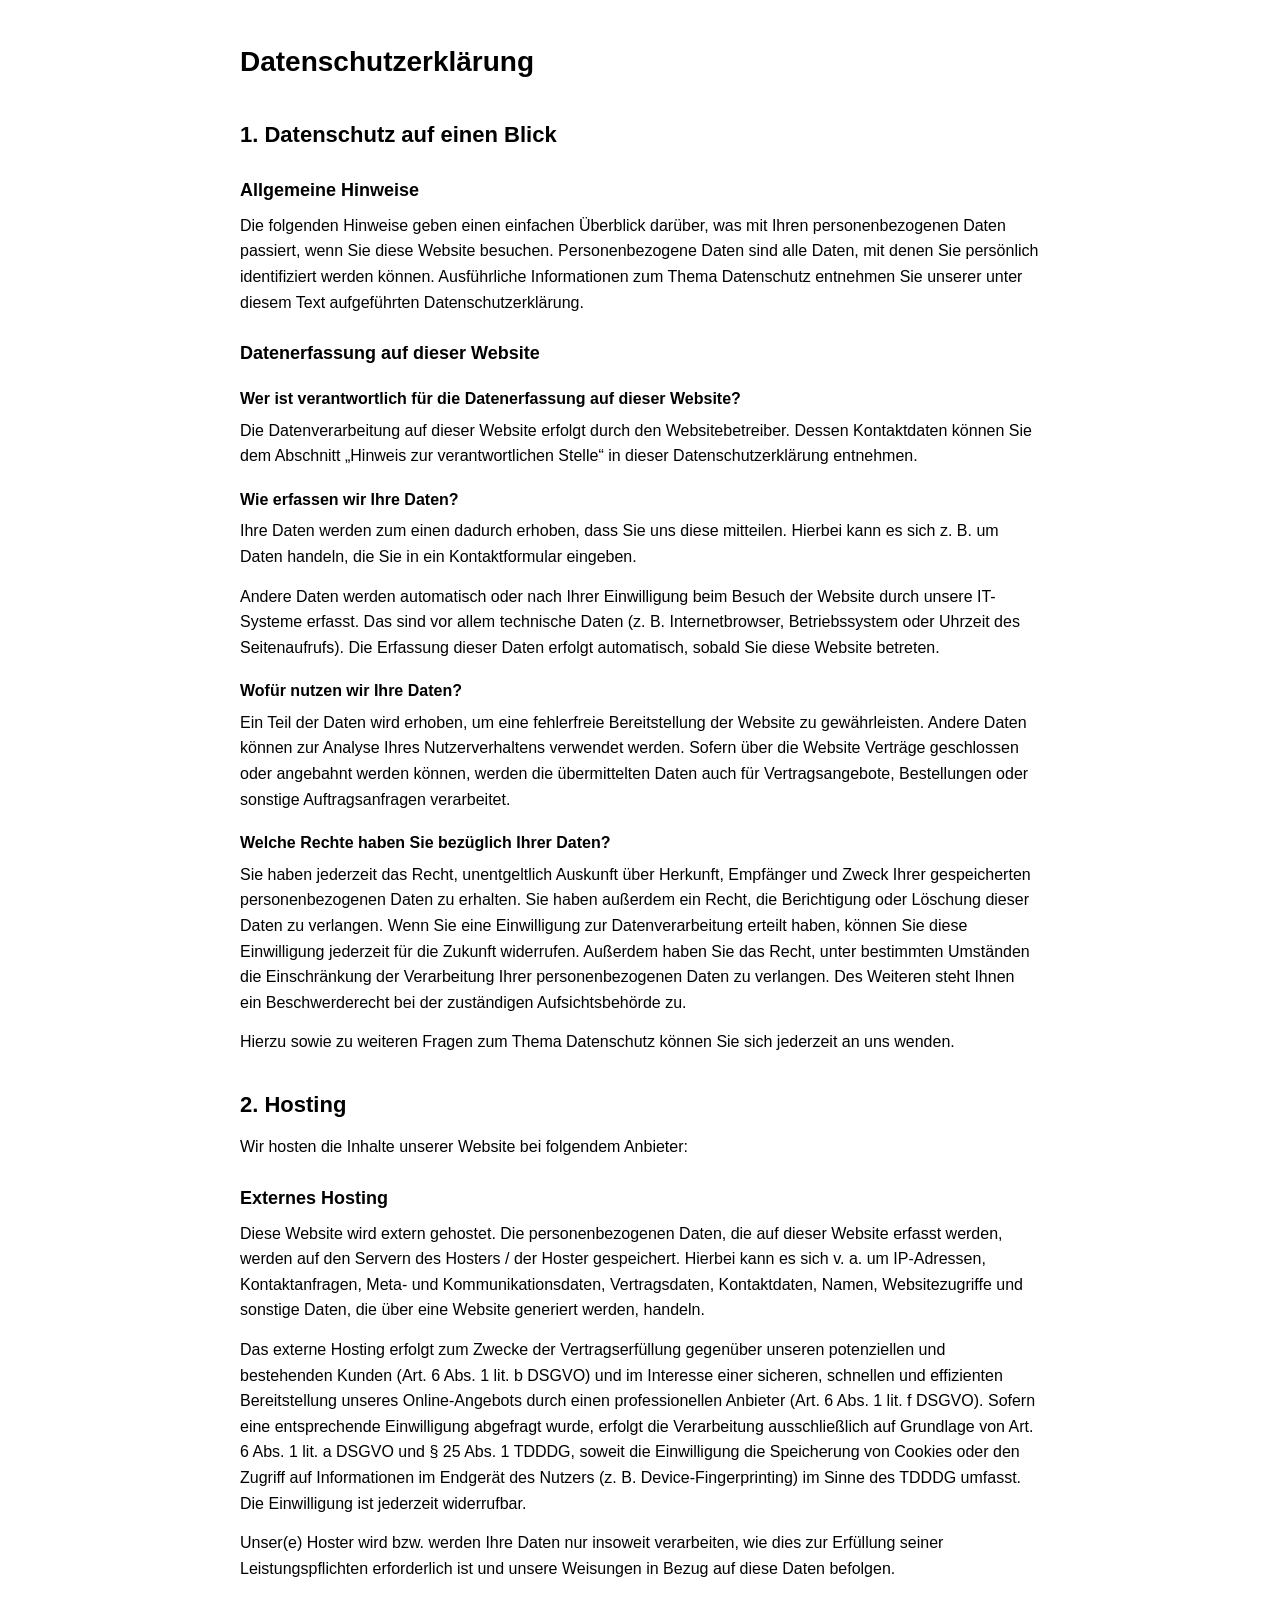
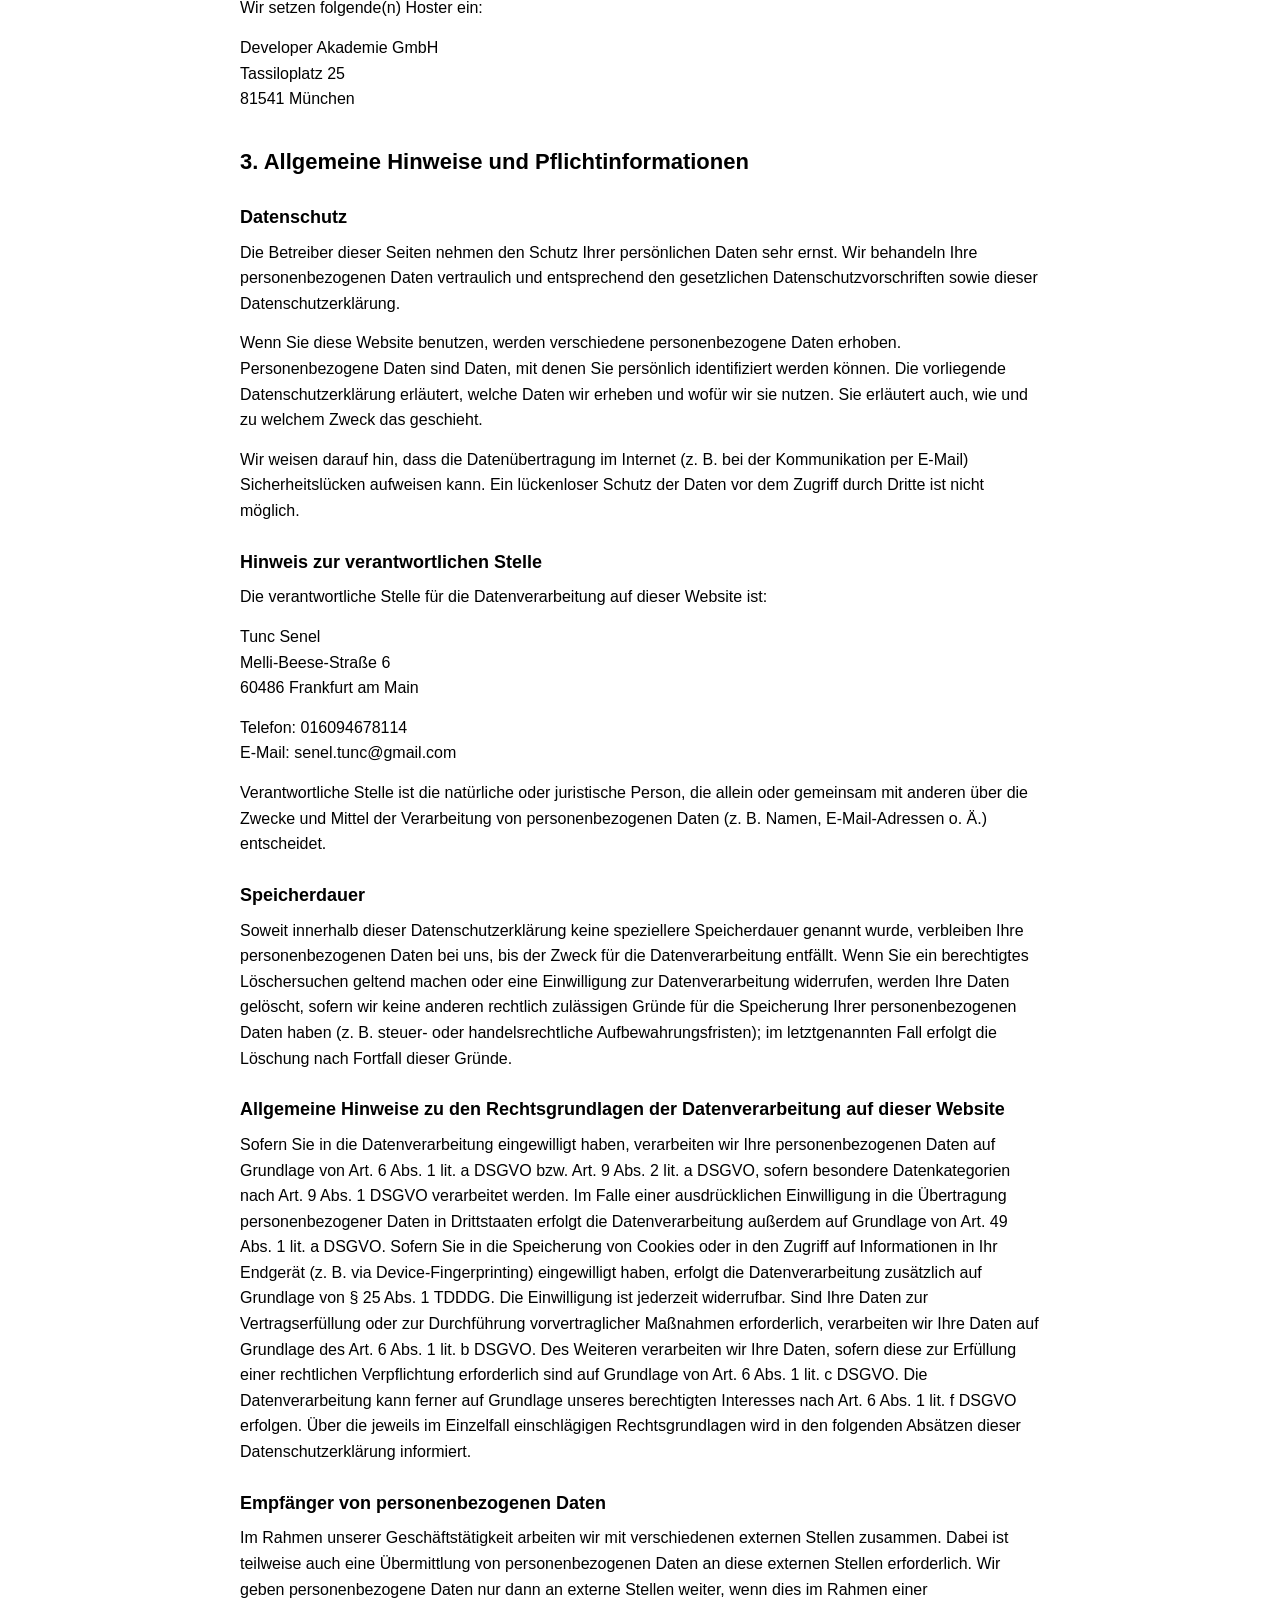
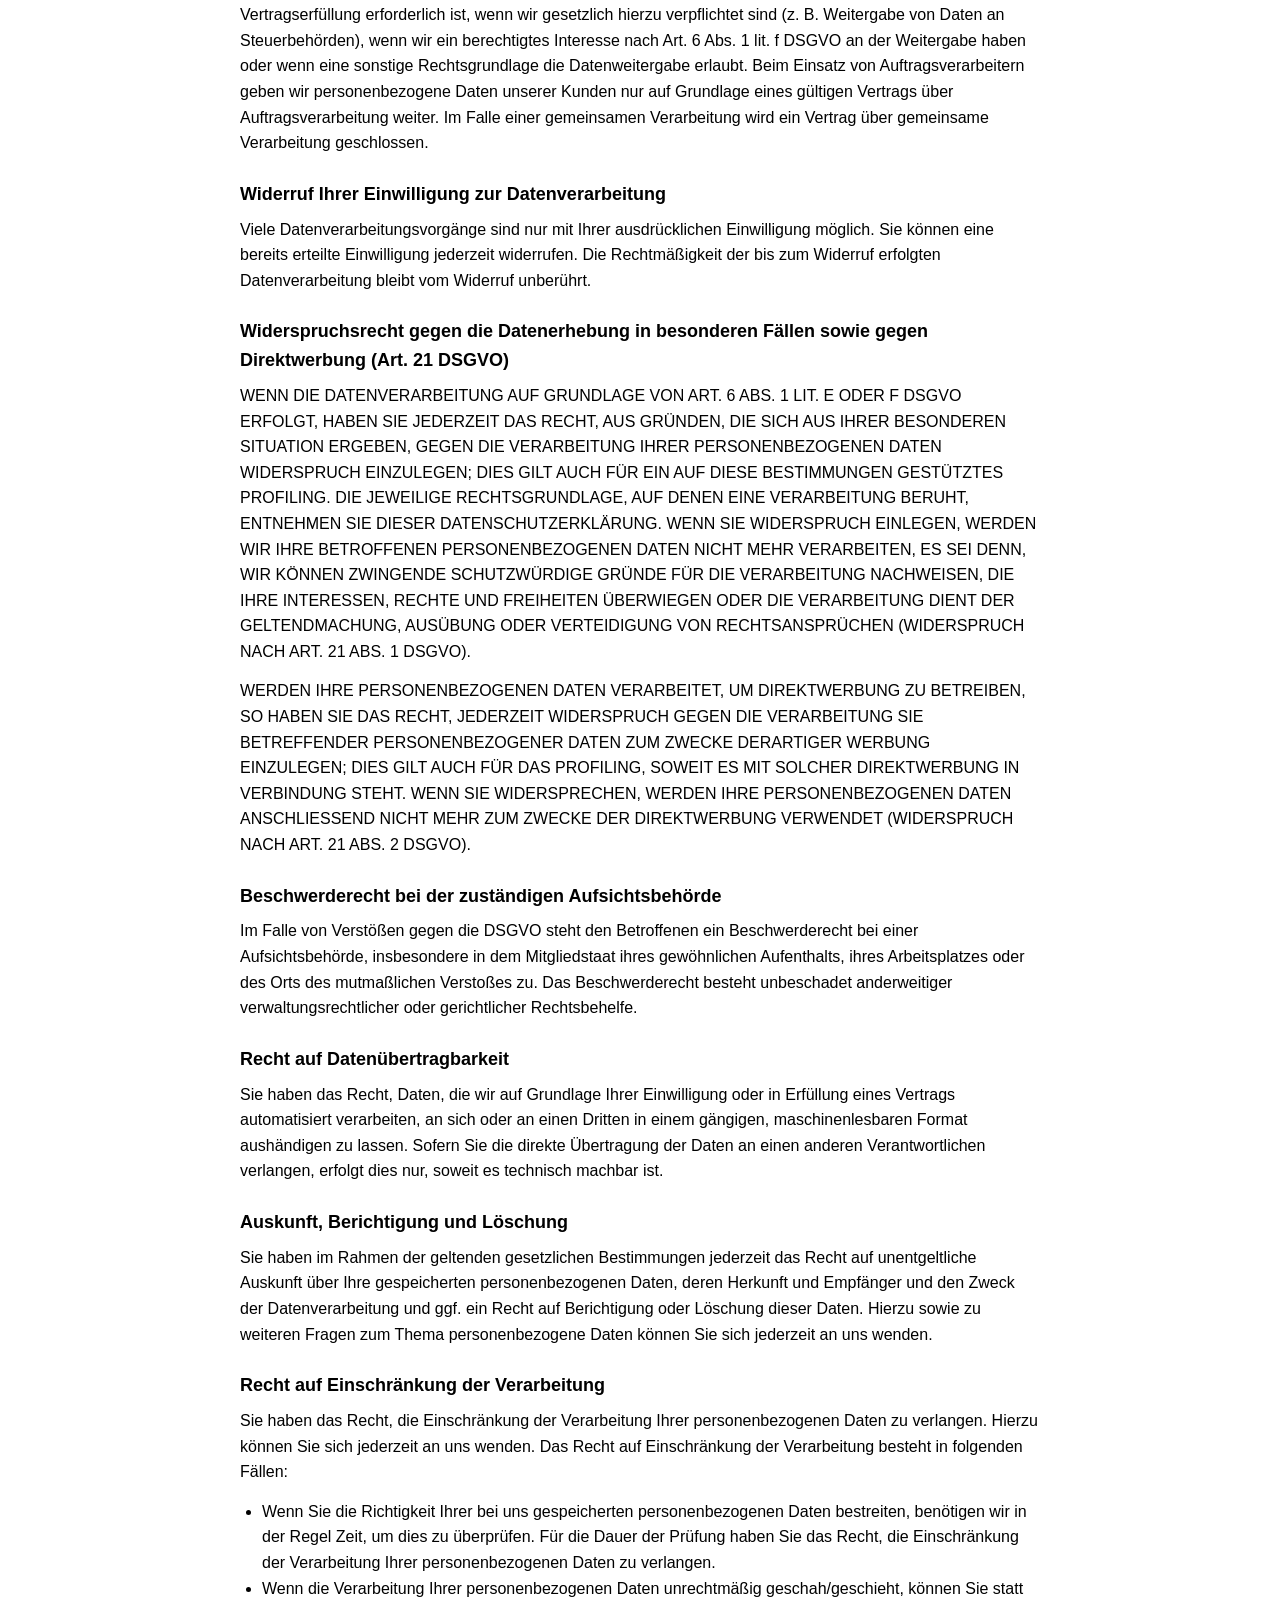
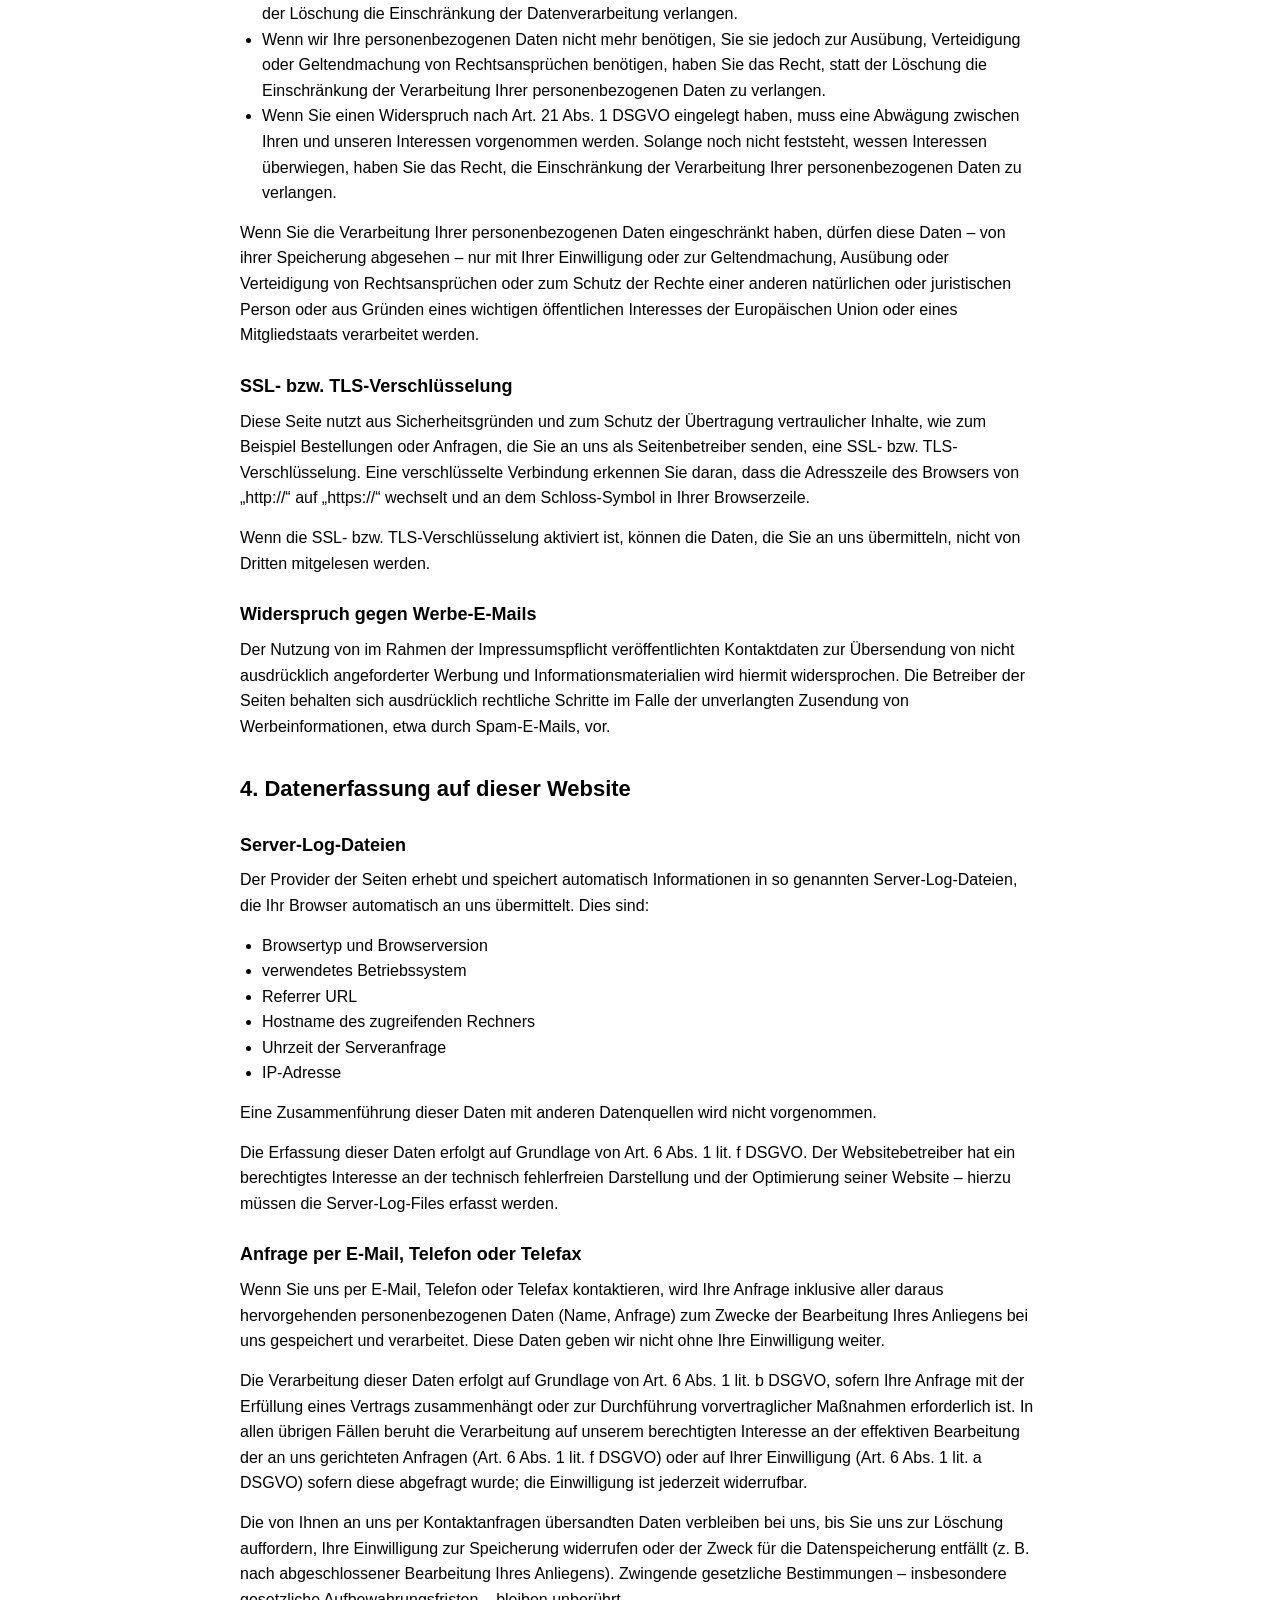
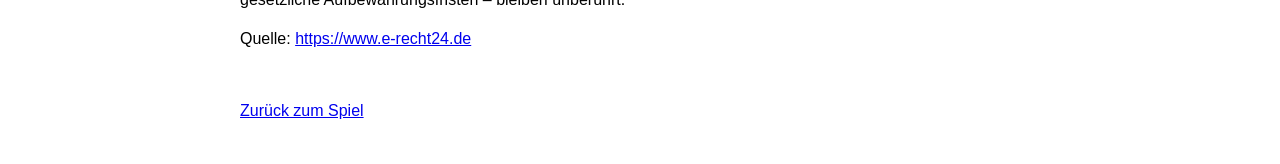
==== footerpages/datenschutz.html @ 5c0d0324 "feat: add privacy policy page with styling" ====
<!DOCTYPE html>
<html lang="de">

    <head>

        <meta charset="utf-8">
        <meta http-equiv="X-UA-Compatible" content="IE=edge">
        <meta name="viewport" content="width=device-width, initial-scale=1.0">
        <title>Datenschutzerklärung – El Pollo Loco</title>

        <link rel="stylesheet" type="text/css" href="../styles/datenschutz.css">

    </head>

    <body>

        <h1>Datenschutzerklärung</h1>

        <h2>1. Datenschutz auf einen Blick</h2>

        <h3>Allgemeine Hinweise</h3>

        <p>
            Die folgenden Hinweise geben einen einfachen Überblick darüber, was mit Ihren personenbezogenen Daten
            passiert, wenn Sie diese Website besuchen. Personenbezogene Daten sind alle Daten, mit denen Sie
            persönlich identifiziert werden können. Ausführliche Informationen zum Thema Datenschutz entnehmen Sie
            unserer unter diesem Text aufgeführten Datenschutzerklärung.
        </p>

        <h3>Datenerfassung auf dieser Website</h3>

        <h4>Wer ist verantwortlich für die Datenerfassung auf dieser Website?</h4>

        <p>
            Die Datenverarbeitung auf dieser Website erfolgt durch den Websitebetreiber. Dessen Kontaktdaten können
            Sie dem Abschnitt „Hinweis zur verantwortlichen Stelle“ in dieser Datenschutzerklärung entnehmen.
        </p>

        <h4>Wie erfassen wir Ihre Daten?</h4>

        <p>
            Ihre Daten werden zum einen dadurch erhoben, dass Sie uns diese mitteilen. Hierbei kann es sich z. B. um
            Daten handeln, die Sie in ein Kontaktformular eingeben.
        </p>

        <p>
            Andere Daten werden automatisch oder nach Ihrer Einwilligung beim Besuch der Website durch unsere
            IT-Systeme erfasst. Das sind vor allem technische Daten (z. B. Internetbrowser, Betriebssystem oder
            Uhrzeit des Seitenaufrufs). Die Erfassung dieser Daten erfolgt automatisch, sobald Sie diese Website
            betreten.
        </p>

        <h4>Wofür nutzen wir Ihre Daten?</h4>

        <p>
            Ein Teil der Daten wird erhoben, um eine fehlerfreie Bereitstellung der Website zu gewährleisten. Andere
            Daten können zur Analyse Ihres Nutzerverhaltens verwendet werden. Sofern über die Website Verträge
            geschlossen oder angebahnt werden können, werden die übermittelten Daten auch für Vertragsangebote,
            Bestellungen oder sonstige Auftragsanfragen verarbeitet.
        </p>

        <h4>Welche Rechte haben Sie bezüglich Ihrer Daten?</h4>

        <p>
            Sie haben jederzeit das Recht, unentgeltlich Auskunft über Herkunft, Empfänger und Zweck Ihrer
            gespeicherten personenbezogenen Daten zu erhalten. Sie haben außerdem ein Recht, die Berichtigung oder
            Löschung dieser Daten zu verlangen. Wenn Sie eine Einwilligung zur Datenverarbeitung erteilt haben,
            können Sie diese Einwilligung jederzeit für die Zukunft widerrufen. Außerdem haben Sie das Recht, unter
            bestimmten Umständen die Einschränkung der Verarbeitung Ihrer personenbezogenen Daten zu verlangen. Des
            Weiteren steht Ihnen ein Beschwerderecht bei der zuständigen Aufsichtsbehörde zu.
        </p>

        <p>
            Hierzu sowie zu weiteren Fragen zum Thema Datenschutz können Sie sich jederzeit an uns wenden.
        </p>

        <h2>2. Hosting</h2>

        <p>Wir hosten die Inhalte unserer Website bei folgendem Anbieter:</p>

        <h3>Externes Hosting</h3>

        <p>
            Diese Website wird extern gehostet. Die personenbezogenen Daten, die auf dieser Website erfasst werden,
            werden auf den Servern des Hosters / der Hoster gespeichert. Hierbei kann es sich v. a. um IP-Adressen,
            Kontaktanfragen, Meta- und Kommunikationsdaten, Vertragsdaten, Kontaktdaten, Namen, Websitezugriffe und
            sonstige Daten, die über eine Website generiert werden, handeln.
        </p>

        <p>
            Das externe Hosting erfolgt zum Zwecke der Vertragserfüllung gegenüber unseren potenziellen und
            bestehenden Kunden (Art. 6 Abs. 1 lit. b DSGVO) und im Interesse einer sicheren, schnellen und
            effizienten Bereitstellung unseres Online-Angebots durch einen professionellen Anbieter (Art. 6 Abs. 1
            lit. f DSGVO). Sofern eine entsprechende Einwilligung abgefragt wurde, erfolgt die Verarbeitung
            ausschließlich auf Grundlage von Art. 6 Abs. 1 lit. a DSGVO und § 25 Abs. 1 TDDDG, soweit die
            Einwilligung die Speicherung von Cookies oder den Zugriff auf Informationen im Endgerät des Nutzers
            (z. B. Device-Fingerprinting) im Sinne des TDDDG umfasst. Die Einwilligung ist jederzeit widerrufbar.
        </p>

        <p>
            Unser(e) Hoster wird bzw. werden Ihre Daten nur insoweit verarbeiten, wie dies zur Erfüllung seiner
            Leistungspflichten erforderlich ist und unsere Weisungen in Bezug auf diese Daten befolgen.
        </p>

        <p>Wir setzen folgende(n) Hoster ein:</p>

        <p>
            Developer Akademie GmbH<br>
            Tassiloplatz 25<br>
            81541 München
        </p>

        <h2>3. Allgemeine Hinweise und Pflichtinformationen</h2>

        <h3>Datenschutz</h3>

        <p>
            Die Betreiber dieser Seiten nehmen den Schutz Ihrer persönlichen Daten sehr ernst. Wir behandeln Ihre
            personenbezogenen Daten vertraulich und entsprechend den gesetzlichen Datenschutzvorschriften sowie
            dieser Datenschutzerklärung.
        </p>

        <p>
            Wenn Sie diese Website benutzen, werden verschiedene personenbezogene Daten erhoben. Personenbezogene
            Daten sind Daten, mit denen Sie persönlich identifiziert werden können. Die vorliegende
            Datenschutzerklärung erläutert, welche Daten wir erheben und wofür wir sie nutzen. Sie erläutert auch,
            wie und zu welchem Zweck das geschieht.
        </p>

        <p>
            Wir weisen darauf hin, dass die Datenübertragung im Internet (z. B. bei der Kommunikation per E-Mail)
            Sicherheitslücken aufweisen kann. Ein lückenloser Schutz der Daten vor dem Zugriff durch Dritte ist
            nicht möglich.
        </p>

        <h3>Hinweis zur verantwortlichen Stelle</h3>

        <p>Die verantwortliche Stelle für die Datenverarbeitung auf dieser Website ist:</p>

        <p>
            Tunc Senel<br>
            Melli-Beese-Straße 6<br>
            60486 Frankfurt am Main
        </p>

        <p>
            Telefon: 016094678114<br>
            E-Mail: senel.tunc@gmail.com
        </p>

        <p>
            Verantwortliche Stelle ist die natürliche oder juristische Person, die allein oder gemeinsam mit anderen
            über die Zwecke und Mittel der Verarbeitung von personenbezogenen Daten (z. B. Namen, E-Mail-Adressen
            o. Ä.) entscheidet.
        </p>

        <h3>Speicherdauer</h3>

        <p>
            Soweit innerhalb dieser Datenschutzerklärung keine speziellere Speicherdauer genannt wurde, verbleiben
            Ihre personenbezogenen Daten bei uns, bis der Zweck für die Datenverarbeitung entfällt. Wenn Sie ein
            berechtigtes Löschersuchen geltend machen oder eine Einwilligung zur Datenverarbeitung widerrufen,
            werden Ihre Daten gelöscht, sofern wir keine anderen rechtlich zulässigen Gründe für die Speicherung
            Ihrer personenbezogenen Daten haben (z. B. steuer- oder handelsrechtliche Aufbewahrungsfristen); im
            letztgenannten Fall erfolgt die Löschung nach Fortfall dieser Gründe.
        </p>

        <h3>Allgemeine Hinweise zu den Rechtsgrundlagen der Datenverarbeitung auf dieser Website</h3>

        <p>
            Sofern Sie in die Datenverarbeitung eingewilligt haben, verarbeiten wir Ihre personenbezogenen Daten auf
            Grundlage von Art. 6 Abs. 1 lit. a DSGVO bzw. Art. 9 Abs. 2 lit. a DSGVO, sofern besondere
            Datenkategorien nach Art. 9 Abs. 1 DSGVO verarbeitet werden. Im Falle einer ausdrücklichen Einwilligung
            in die Übertragung personenbezogener Daten in Drittstaaten erfolgt die Datenverarbeitung außerdem auf
            Grundlage von Art. 49 Abs. 1 lit. a DSGVO. Sofern Sie in die Speicherung von Cookies oder in den Zugriff
            auf Informationen in Ihr Endgerät (z. B. via Device-Fingerprinting) eingewilligt haben, erfolgt die
            Datenverarbeitung zusätzlich auf Grundlage von § 25 Abs. 1 TDDDG. Die Einwilligung ist jederzeit
            widerrufbar. Sind Ihre Daten zur Vertragserfüllung oder zur Durchführung vorvertraglicher Maßnahmen
            erforderlich, verarbeiten wir Ihre Daten auf Grundlage des Art. 6 Abs. 1 lit. b DSGVO. Des Weiteren
            verarbeiten wir Ihre Daten, sofern diese zur Erfüllung einer rechtlichen Verpflichtung erforderlich sind
            auf Grundlage von Art. 6 Abs. 1 lit. c DSGVO. Die Datenverarbeitung kann ferner auf Grundlage unseres
            berechtigten Interesses nach Art. 6 Abs. 1 lit. f DSGVO erfolgen. Über die jeweils im Einzelfall
            einschlägigen Rechtsgrundlagen wird in den folgenden Absätzen dieser Datenschutzerklärung informiert.
        </p>

        <h3>Empfänger von personenbezogenen Daten</h3>

        <p>
            Im Rahmen unserer Geschäftstätigkeit arbeiten wir mit verschiedenen externen Stellen zusammen. Dabei ist
            teilweise auch eine Übermittlung von personenbezogenen Daten an diese externen Stellen erforderlich. Wir
            geben personenbezogene Daten nur dann an externe Stellen weiter, wenn dies im Rahmen einer
            Vertragserfüllung erforderlich ist, wenn wir gesetzlich hierzu verpflichtet sind (z. B. Weitergabe von
            Daten an Steuerbehörden), wenn wir ein berechtigtes Interesse nach Art. 6 Abs. 1 lit. f DSGVO an der
            Weitergabe haben oder wenn eine sonstige Rechtsgrundlage die Datenweitergabe erlaubt. Beim Einsatz von
            Auftragsverarbeitern geben wir personenbezogene Daten unserer Kunden nur auf Grundlage eines gültigen
            Vertrags über Auftragsverarbeitung weiter. Im Falle einer gemeinsamen Verarbeitung wird ein Vertrag über
            gemeinsame Verarbeitung geschlossen.
        </p>

        <h3>Widerruf Ihrer Einwilligung zur Datenverarbeitung</h3>

        <p>
            Viele Datenverarbeitungsvorgänge sind nur mit Ihrer ausdrücklichen Einwilligung möglich. Sie können eine
            bereits erteilte Einwilligung jederzeit widerrufen. Die Rechtmäßigkeit der bis zum Widerruf erfolgten
            Datenverarbeitung bleibt vom Widerruf unberührt.
        </p>

        <h3>Widerspruchsrecht gegen die Datenerhebung in besonderen Fällen sowie gegen Direktwerbung (Art. 21 DSGVO)</h3>

        <p>
            WENN DIE DATENVERARBEITUNG AUF GRUNDLAGE VON ART. 6 ABS. 1 LIT. E ODER F DSGVO ERFOLGT, HABEN SIE
            JEDERZEIT DAS RECHT, AUS GRÜNDEN, DIE SICH AUS IHRER BESONDEREN SITUATION ERGEBEN, GEGEN DIE
            VERARBEITUNG IHRER PERSONENBEZOGENEN DATEN WIDERSPRUCH EINZULEGEN; DIES GILT AUCH FÜR EIN AUF DIESE
            BESTIMMUNGEN GESTÜTZTES PROFILING. DIE JEWEILIGE RECHTSGRUNDLAGE, AUF DENEN EINE VERARBEITUNG BERUHT,
            ENTNEHMEN SIE DIESER DATENSCHUTZERKLÄRUNG. WENN SIE WIDERSPRUCH EINLEGEN, WERDEN WIR IHRE BETROFFENEN
            PERSONENBEZOGENEN DATEN NICHT MEHR VERARBEITEN, ES SEI DENN, WIR KÖNNEN ZWINGENDE SCHUTZWÜRDIGE GRÜNDE
            FÜR DIE VERARBEITUNG NACHWEISEN, DIE IHRE INTERESSEN, RECHTE UND FREIHEITEN ÜBERWIEGEN ODER DIE
            VERARBEITUNG DIENT DER GELTENDMACHUNG, AUSÜBUNG ODER VERTEIDIGUNG VON RECHTSANSPRÜCHEN (WIDERSPRUCH NACH
            ART. 21 ABS. 1 DSGVO).
        </p>

        <p>
            WERDEN IHRE PERSONENBEZOGENEN DATEN VERARBEITET, UM DIREKTWERBUNG ZU BETREIBEN, SO HABEN SIE DAS RECHT,
            JEDERZEIT WIDERSPRUCH GEGEN DIE VERARBEITUNG SIE BETREFFENDER PERSONENBEZOGENER DATEN ZUM ZWECKE
            DERARTIGER WERBUNG EINZULEGEN; DIES GILT AUCH FÜR DAS PROFILING, SOWEIT ES MIT SOLCHER DIREKTWERBUNG IN
            VERBINDUNG STEHT. WENN SIE WIDERSPRECHEN, WERDEN IHRE PERSONENBEZOGENEN DATEN ANSCHLIESSEND NICHT MEHR
            ZUM ZWECKE DER DIREKTWERBUNG VERWENDET (WIDERSPRUCH NACH ART. 21 ABS. 2 DSGVO).
        </p>

        <h3>Beschwerderecht bei der zuständigen Aufsichtsbehörde</h3>

        <p>
            Im Falle von Verstößen gegen die DSGVO steht den Betroffenen ein Beschwerderecht bei einer
            Aufsichtsbehörde, insbesondere in dem Mitgliedstaat ihres gewöhnlichen Aufenthalts, ihres Arbeitsplatzes
            oder des Orts des mutmaßlichen Verstoßes zu. Das Beschwerderecht besteht unbeschadet anderweitiger
            verwaltungsrechtlicher oder gerichtlicher Rechtsbehelfe.
        </p>

        <h3>Recht auf Datenübertragbarkeit</h3>

        <p>
            Sie haben das Recht, Daten, die wir auf Grundlage Ihrer Einwilligung oder in Erfüllung eines Vertrags
            automatisiert verarbeiten, an sich oder an einen Dritten in einem gängigen, maschinenlesbaren Format
            aushändigen zu lassen. Sofern Sie die direkte Übertragung der Daten an einen anderen Verantwortlichen
            verlangen, erfolgt dies nur, soweit es technisch machbar ist.
        </p>

        <h3>Auskunft, Berichtigung und Löschung</h3>

        <p>
            Sie haben im Rahmen der geltenden gesetzlichen Bestimmungen jederzeit das Recht auf unentgeltliche
            Auskunft über Ihre gespeicherten personenbezogenen Daten, deren Herkunft und Empfänger und den Zweck der
            Datenverarbeitung und ggf. ein Recht auf Berichtigung oder Löschung dieser Daten. Hierzu sowie zu
            weiteren Fragen zum Thema personenbezogene Daten können Sie sich jederzeit an uns wenden.
        </p>

        <h3>Recht auf Einschränkung der Verarbeitung</h3>

        <p>
            Sie haben das Recht, die Einschränkung der Verarbeitung Ihrer personenbezogenen Daten zu verlangen.
            Hierzu können Sie sich jederzeit an uns wenden. Das Recht auf Einschränkung der Verarbeitung besteht in
            folgenden Fällen:
        </p>

        <ul>
            <li>
                Wenn Sie die Richtigkeit Ihrer bei uns gespeicherten personenbezogenen Daten bestreiten, benötigen
                wir in der Regel Zeit, um dies zu überprüfen. Für die Dauer der Prüfung haben Sie das Recht, die
                Einschränkung der Verarbeitung Ihrer personenbezogenen Daten zu verlangen.
            </li>
            <li>
                Wenn die Verarbeitung Ihrer personenbezogenen Daten unrechtmäßig geschah/geschieht, können Sie statt
                der Löschung die Einschränkung der Datenverarbeitung verlangen.
            </li>
            <li>
                Wenn wir Ihre personenbezogenen Daten nicht mehr benötigen, Sie sie jedoch zur Ausübung,
                Verteidigung oder Geltendmachung von Rechtsansprüchen benötigen, haben Sie das Recht, statt der
                Löschung die Einschränkung der Verarbeitung Ihrer personenbezogenen Daten zu verlangen.
            </li>
            <li>
                Wenn Sie einen Widerspruch nach Art. 21 Abs. 1 DSGVO eingelegt haben, muss eine Abwägung zwischen
                Ihren und unseren Interessen vorgenommen werden. Solange noch nicht feststeht, wessen Interessen
                überwiegen, haben Sie das Recht, die Einschränkung der Verarbeitung Ihrer personenbezogenen Daten zu
                verlangen.
            </li>
        </ul>

        <p>
            Wenn Sie die Verarbeitung Ihrer personenbezogenen Daten eingeschränkt haben, dürfen diese Daten – von
            ihrer Speicherung abgesehen – nur mit Ihrer Einwilligung oder zur Geltendmachung, Ausübung oder
            Verteidigung von Rechtsansprüchen oder zum Schutz der Rechte einer anderen natürlichen oder juristischen
            Person oder aus Gründen eines wichtigen öffentlichen Interesses der Europäischen Union oder eines
            Mitgliedstaats verarbeitet werden.
        </p>

        <h3>SSL- bzw. TLS-Verschlüsselung</h3>

        <p>
            Diese Seite nutzt aus Sicherheitsgründen und zum Schutz der Übertragung vertraulicher Inhalte, wie zum
            Beispiel Bestellungen oder Anfragen, die Sie an uns als Seitenbetreiber senden, eine SSL- bzw.
            TLS-Verschlüsselung. Eine verschlüsselte Verbindung erkennen Sie daran, dass die Adresszeile des
            Browsers von „http://“ auf „https://“ wechselt und an dem Schloss-Symbol in Ihrer Browserzeile.
        </p>

        <p>
            Wenn die SSL- bzw. TLS-Verschlüsselung aktiviert ist, können die Daten, die Sie an uns übermitteln,
            nicht von Dritten mitgelesen werden.
        </p>

        <h3>Widerspruch gegen Werbe-E-Mails</h3>

        <p>
            Der Nutzung von im Rahmen der Impressumspflicht veröffentlichten Kontaktdaten zur Übersendung von nicht
            ausdrücklich angeforderter Werbung und Informationsmaterialien wird hiermit widersprochen. Die Betreiber
            der Seiten behalten sich ausdrücklich rechtliche Schritte im Falle der unverlangten Zusendung von
            Werbeinformationen, etwa durch Spam-E-Mails, vor.
        </p>

        <h2>4. Datenerfassung auf dieser Website</h2>

        <h3>Server-Log-Dateien</h3>

        <p>
            Der Provider der Seiten erhebt und speichert automatisch Informationen in so genannten Server-Log-Dateien,
            die Ihr Browser automatisch an uns übermittelt. Dies sind:
        </p>

        <ul>
            <li>Browsertyp und Browserversion</li>
            <li>verwendetes Betriebssystem</li>
            <li>Referrer URL</li>
            <li>Hostname des zugreifenden Rechners</li>
            <li>Uhrzeit der Serveranfrage</li>
            <li>IP-Adresse</li>
        </ul>

        <p>Eine Zusammenführung dieser Daten mit anderen Datenquellen wird nicht vorgenommen.</p>

        <p>
            Die Erfassung dieser Daten erfolgt auf Grundlage von Art. 6 Abs. 1 lit. f DSGVO. Der Websitebetreiber hat
            ein berechtigtes Interesse an der technisch fehlerfreien Darstellung und der Optimierung seiner Website –
            hierzu müssen die Server-Log-Files erfasst werden.
        </p>

        <h3>Anfrage per E-Mail, Telefon oder Telefax</h3>

        <p>
            Wenn Sie uns per E-Mail, Telefon oder Telefax kontaktieren, wird Ihre Anfrage inklusive aller daraus
            hervorgehenden personenbezogenen Daten (Name, Anfrage) zum Zwecke der Bearbeitung Ihres Anliegens bei uns
            gespeichert und verarbeitet. Diese Daten geben wir nicht ohne Ihre Einwilligung weiter.
        </p>

        <p>
            Die Verarbeitung dieser Daten erfolgt auf Grundlage von Art. 6 Abs. 1 lit. b DSGVO, sofern Ihre Anfrage
            mit der Erfüllung eines Vertrags zusammenhängt oder zur Durchführung vorvertraglicher Maßnahmen
            erforderlich ist. In allen übrigen Fällen beruht die Verarbeitung auf unserem berechtigten Interesse an
            der effektiven Bearbeitung der an uns gerichteten Anfragen (Art. 6 Abs. 1 lit. f DSGVO) oder auf Ihrer
            Einwilligung (Art. 6 Abs. 1 lit. a DSGVO) sofern diese abgefragt wurde; die Einwilligung ist jederzeit
            widerrufbar.
        </p>

        <p>
            Die von Ihnen an uns per Kontaktanfragen übersandten Daten verbleiben bei uns, bis Sie uns zur Löschung
            auffordern, Ihre Einwilligung zur Speicherung widerrufen oder der Zweck für die Datenspeicherung entfällt
            (z. B. nach abgeschlossener Bearbeitung Ihres Anliegens). Zwingende gesetzliche Bestimmungen –
            insbesondere gesetzliche Aufbewahrungsfristen – bleiben unberührt.
        </p>

        <p>
            Quelle:
            <a href="https://www.e-recht24.de" target="_blank" rel="noopener">https://www.e-recht24.de</a>
        </p>

        <a href="./index.html" class="back-link">Zurück zum Spiel</a>

    </body>

</html>
---- styles/datenschutz.css ----
body {
    max-width: 800px;
    margin: 0 auto;
    padding: 40px 20px;
    background-color: #fff;
    color: #000;
    font-family: Arial, Helvetica, sans-serif;
    font-size: 16px;
    line-height: 1.6;
}

h1 {
    font-size: 28px;
    margin: 0 0 24px;
}

h2 {
    font-size: 22px;
    margin: 32px 0 12px;
}

h3 {
    font-size: 18px;
    margin: 24px 0 8px;
}

h4 {
    font-size: 16px;
    margin: 18px 0 6px;
}

p {
    margin: 0 0 14px;
}

ul {
    margin: 0 0 14px;
    padding-left: 22px;
}

a {
    color: #0000ee;
    word-break: break-word;
}

.back-link {
    display: inline-block;
    margin-top: 32px;
}

@media (max-width: 480px) {
    body {
        padding: 24px 14px;
        font-size: 15px;
    }

    h1 {
        font-size: 24px;
    }

    h2 {
        font-size: 19px;
    }

    h3 {
        font-size: 16px;
    }
}
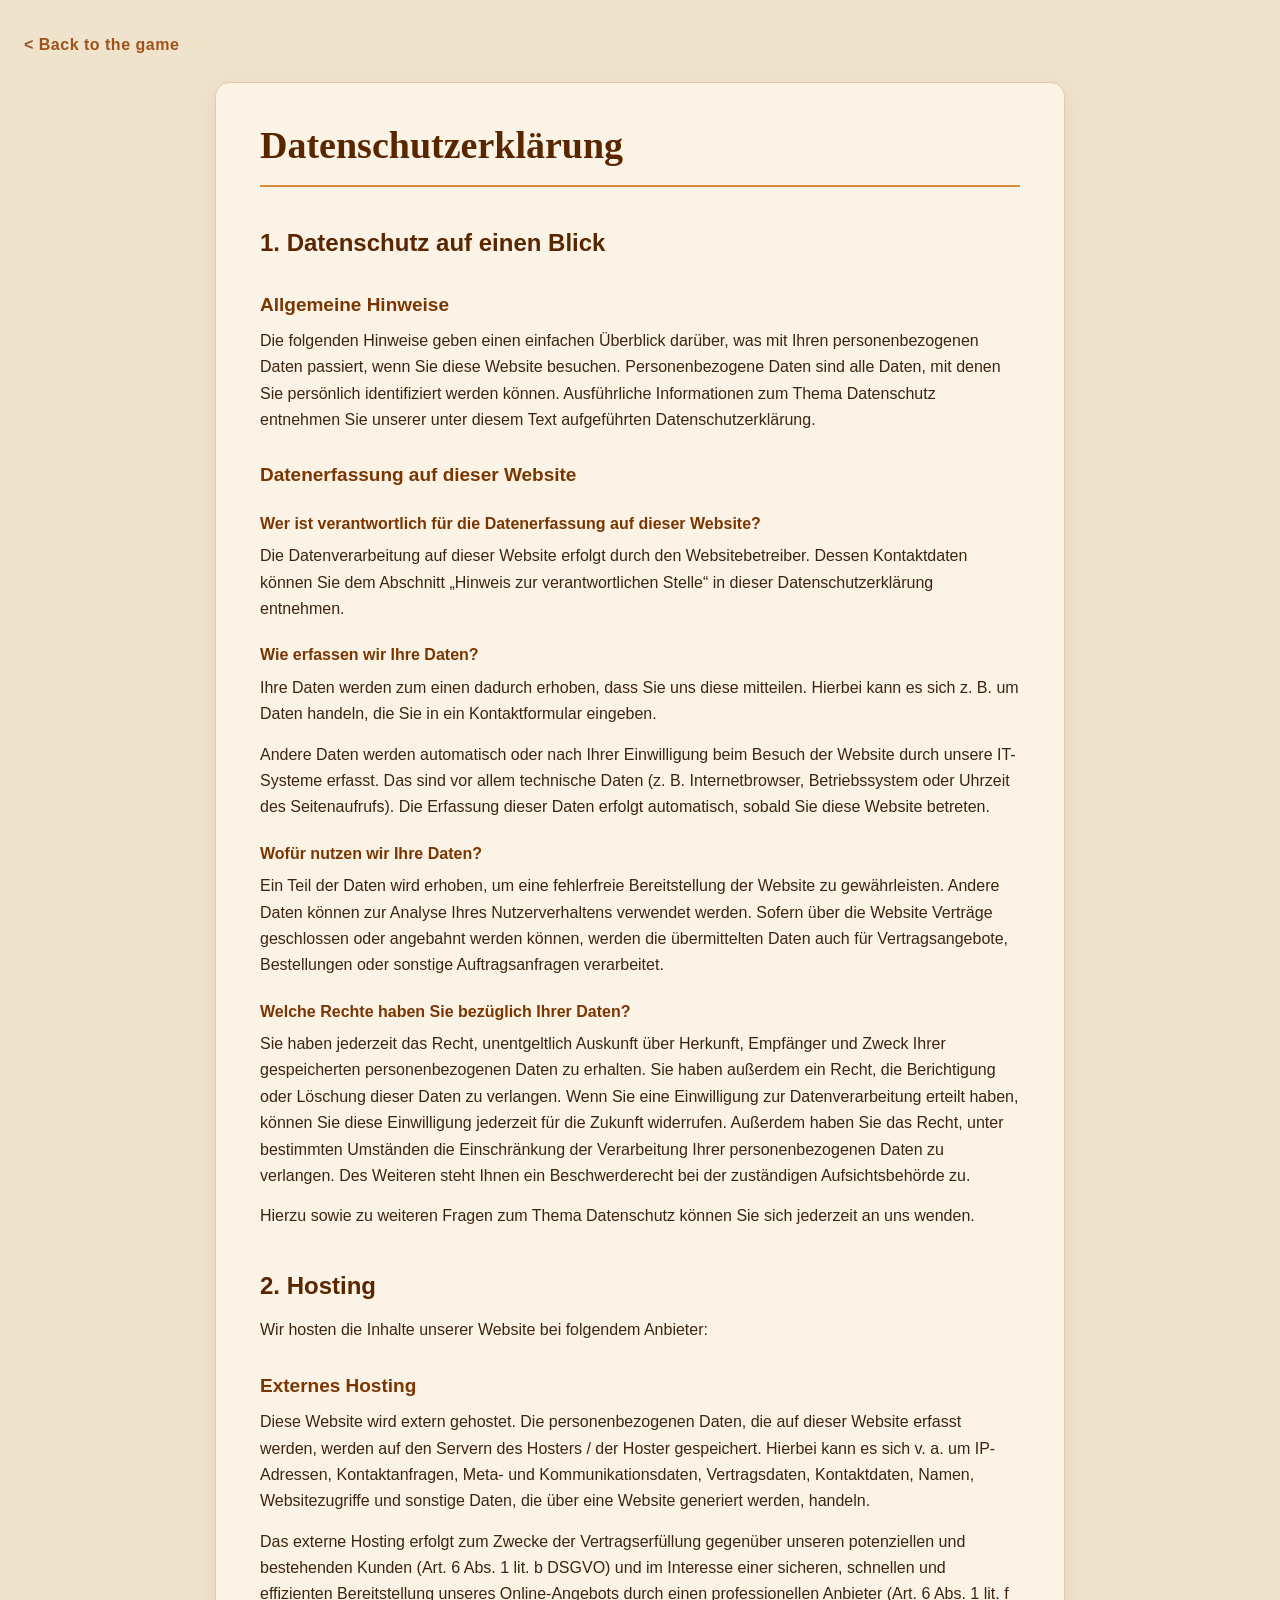
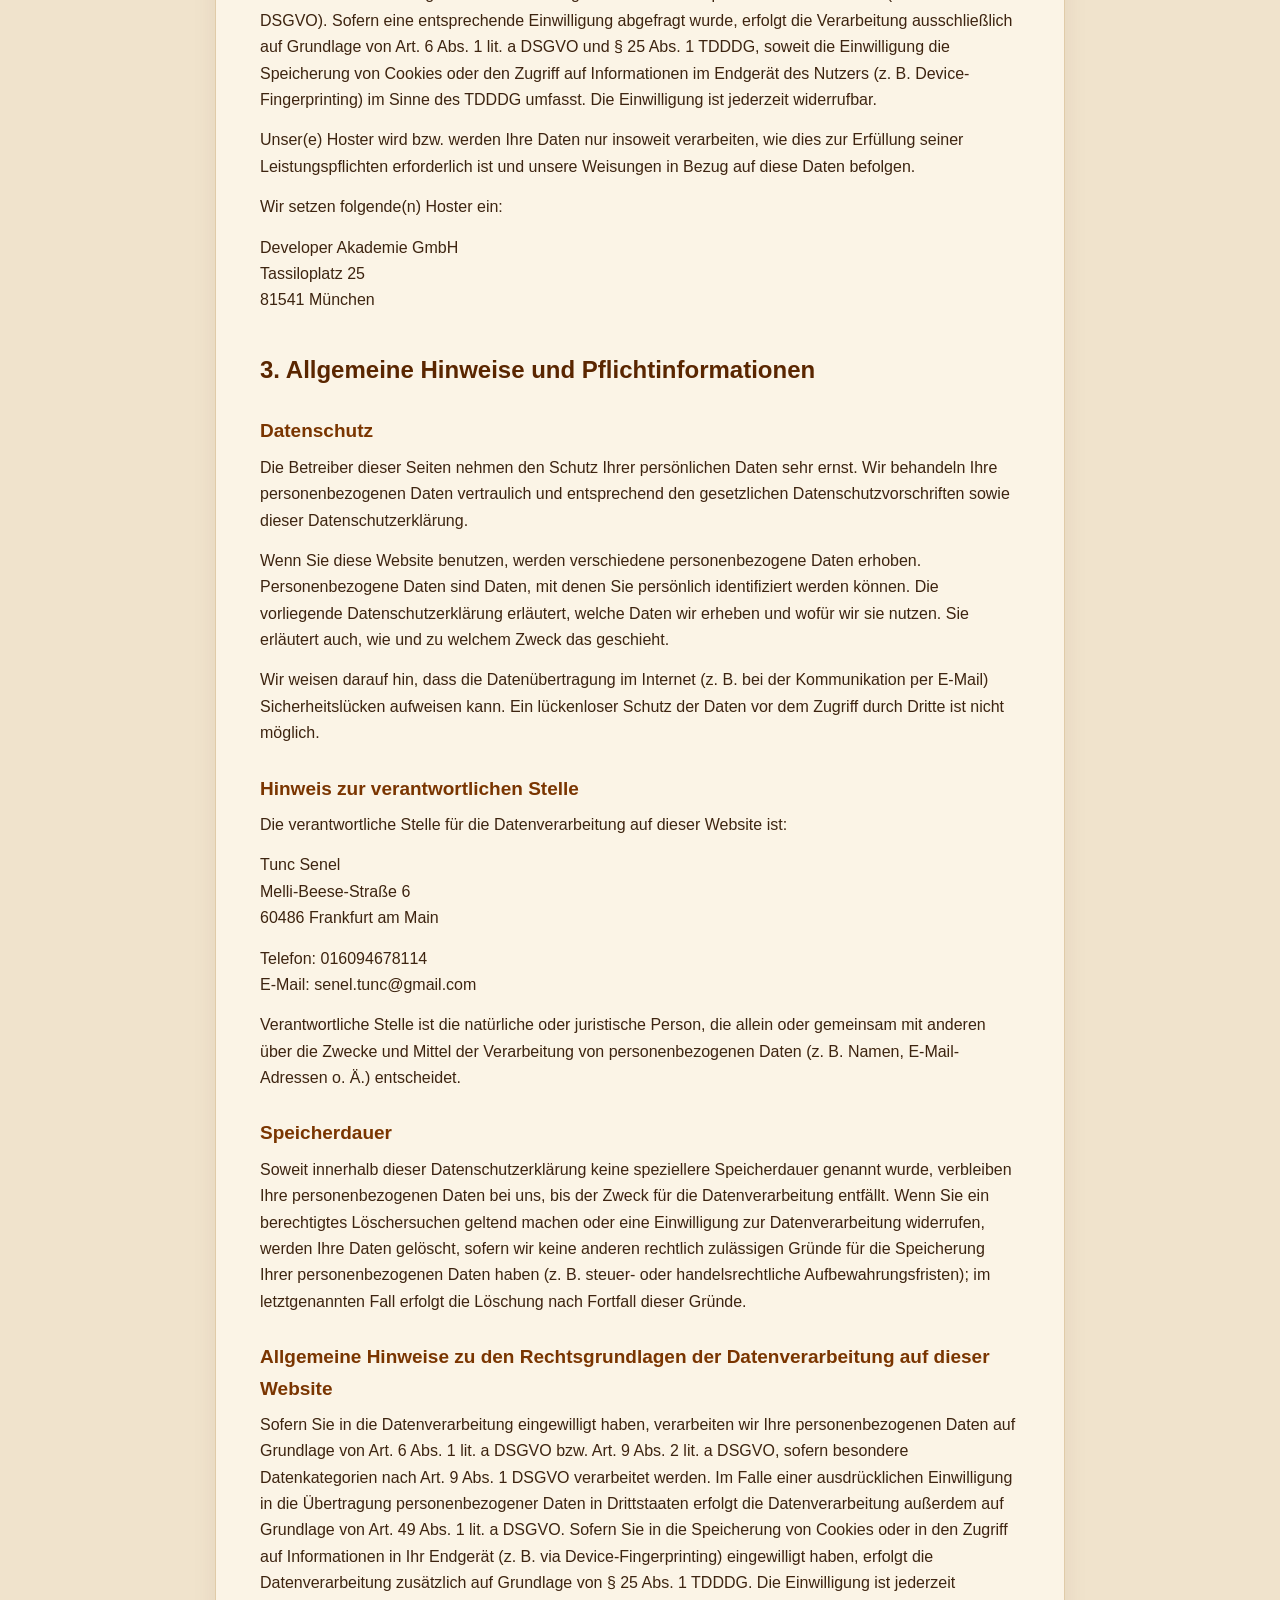
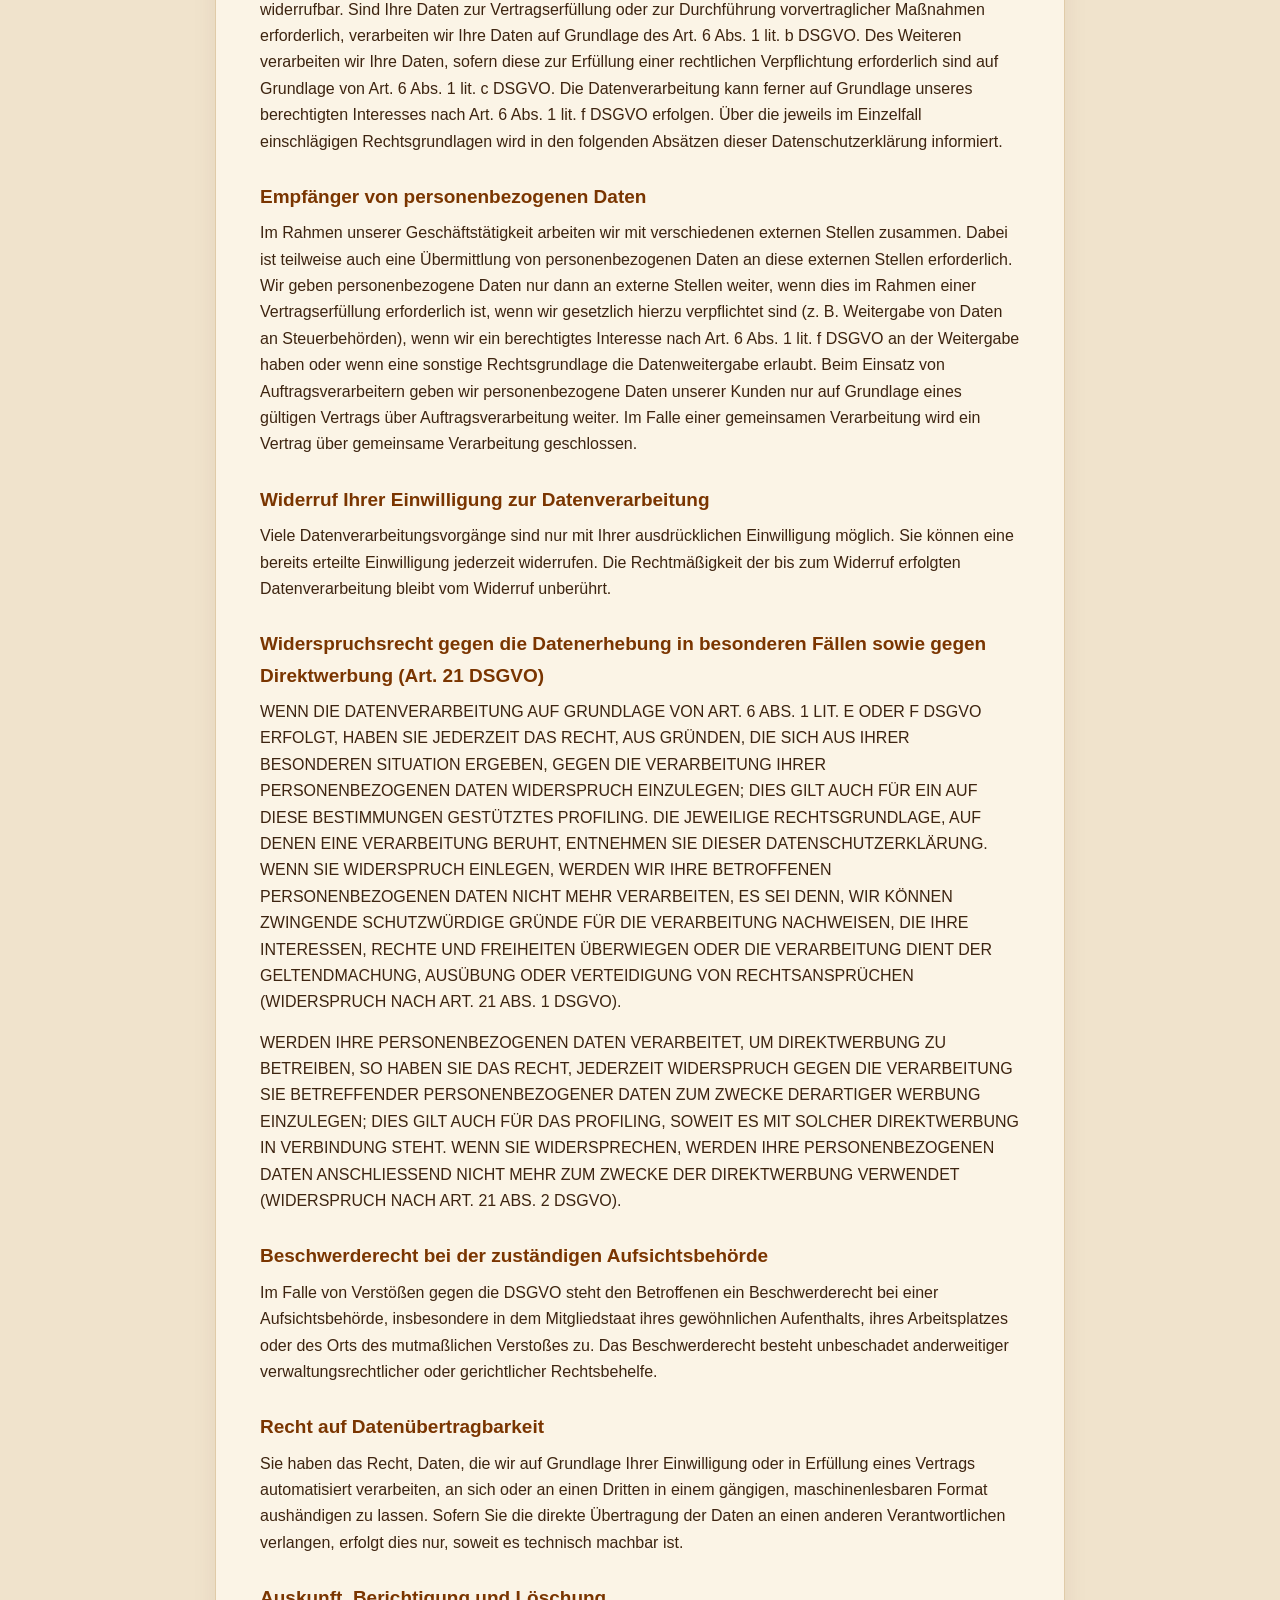
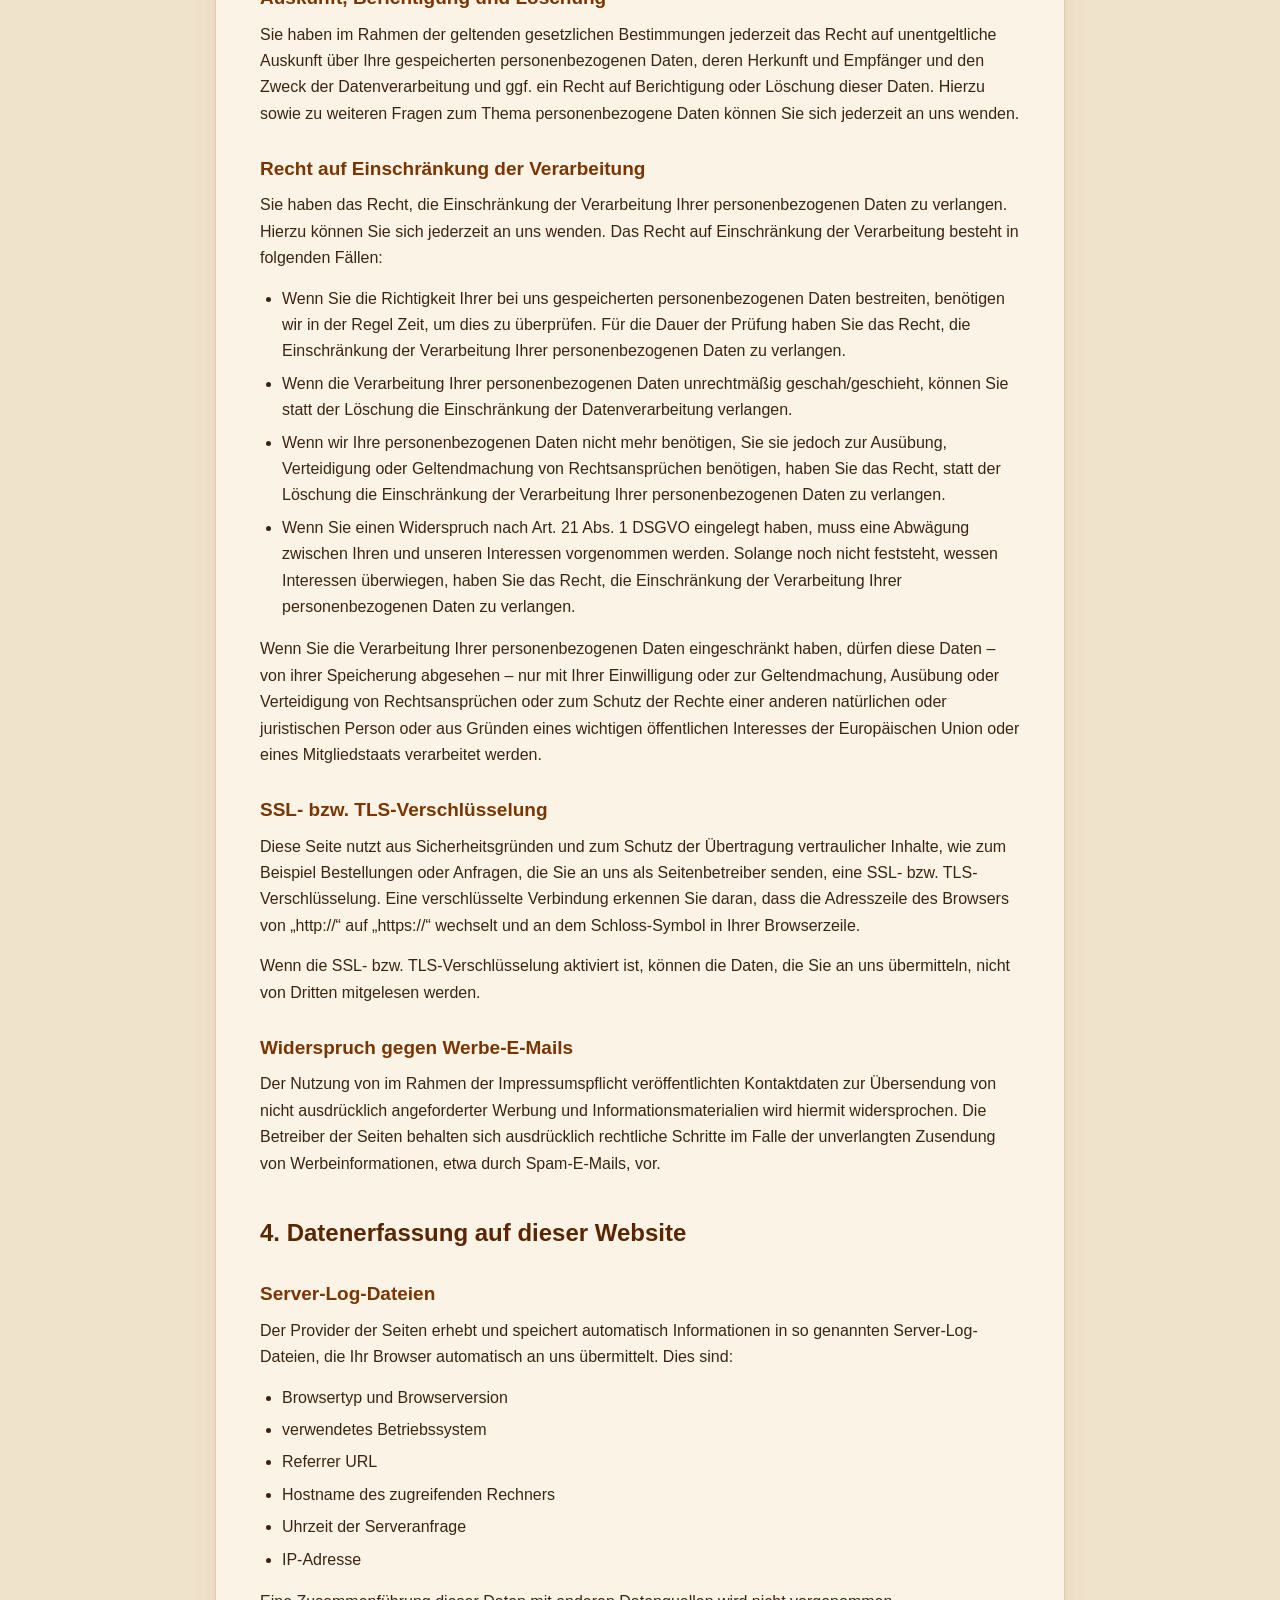
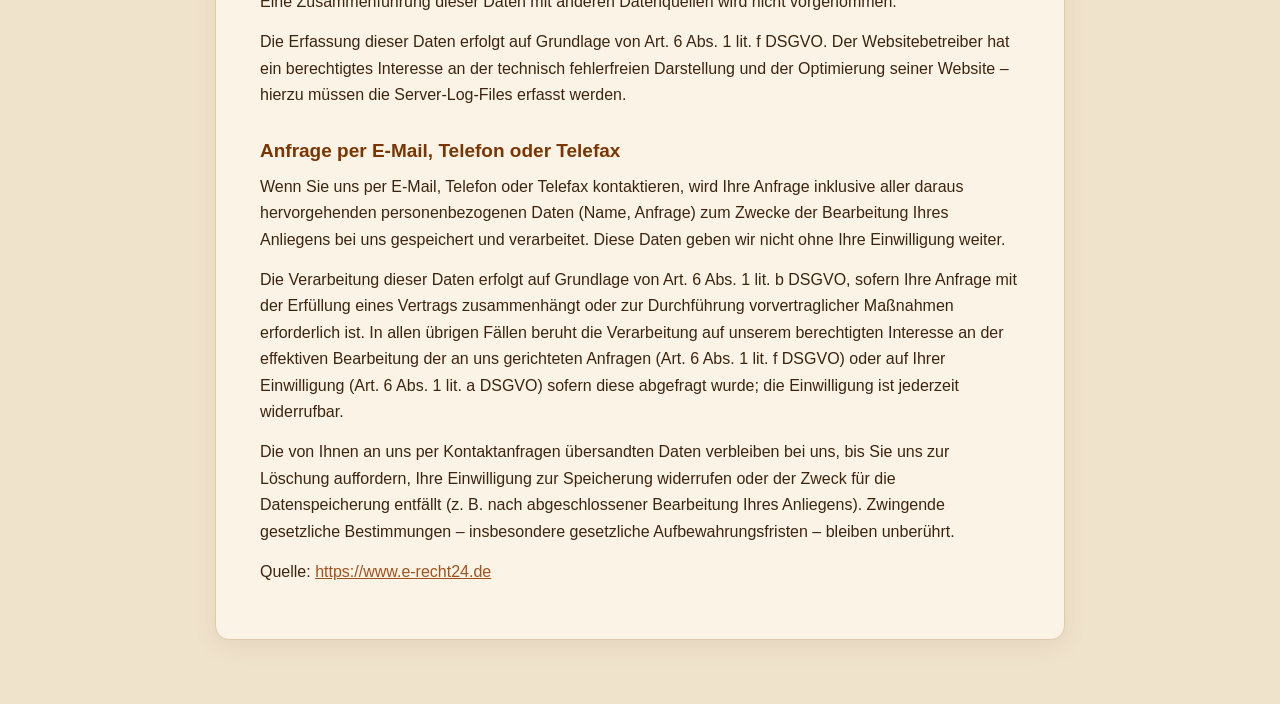
==== commit fe7177f6: "style: redesign legal pages with shared stylesheet" ====
--- a/footerpages/datenschutz.html
+++ b/footerpages/datenschutz.html
@@ -8,13 +8,27 @@
         <meta name="viewport" content="width=device-width, initial-scale=1.0">
         <title>Datenschutzerklärung – El Pollo Loco</title>
 
-        <link rel="stylesheet" type="text/css" href="../styles/datenschutz.css">
+        <!-- FAVICONS -->
+        <link rel="shortcut icon" href="../assets/img/icons/salsa_bottle.png" type="image/x-icon" id="favicon-icon"/>
+
+        <!-- AUTOREN-STYLESHEET -->
+        <link rel="stylesheet" type="text/css" href="../styles/legal.css">
 
     </head>
 
-    <body>
-
-        <h1>Datenschutzerklärung</h1>
+    <body class="legal-page">
+
+        <!-- BACK TO GAME -->
+        <a href="../index.html" class="legal-back-link">
+            &lt; 
+            <span>
+                Back to the game
+            </span>
+        </a>
+
+        <main class="legal-content">
+
+            <h1>Datenschutzerklärung</h1>
 
         <h2>1. Datenschutz auf einen Blick</h2>
 
@@ -366,12 +380,13 @@
             insbesondere gesetzliche Aufbewahrungsfristen – bleiben unberührt.
         </p>
 
+        <!-- SOURCE & BACK TO GAME -->
         <p>
             Quelle:
             <a href="https://www.e-recht24.de" target="_blank" rel="noopener">https://www.e-recht24.de</a>
         </p>
 
-        <a href="./index.html" class="back-link">Zurück zum Spiel</a>
+        </main>
 
     </body>
 
--- a/styles/legal.css
+++ b/styles/legal.css
@@ -0,0 +1,145 @@
+/* === LEGAL PAGES (Impressum & Datenschutz) ===
+   Shared styling for the legal pages: a calm, sand-toned layout that matches the
+   game's desert theme while staying professional and easy to read. */
+
+/* === GLOBAL === */
+body {
+    margin: 0;
+    padding: 0;
+    background-color: #f0e3cc;
+    color: #3d2410;
+    font-family: Arial, Helvetica, sans-serif;
+    font-size: 16px;
+    line-height: 1.65;
+}
+
+/* === PAGE FRAME === */
+.legal-page {
+    min-height: 100vh;
+    padding: 32px 24px 64px;
+    box-sizing: border-box;
+}
+
+/* === BACK TO GAME (top) === */
+.legal-back-link {
+    display: inline-block;
+    max-width: 760px;
+    margin: 0 auto 24px;
+    width: 100%;
+    color: #a0521d;
+    font-size: 16px;
+    font-weight: bold;
+    letter-spacing: 0.5px;
+    text-decoration: none;
+}
+
+.legal-back-link:hover {
+    color: #7a3500;
+}
+
+.legal-back-link:hover span {
+    color: #7a3500;
+    text-decoration: underline;
+}
+
+
+/* === CONTENT CARD === */
+.legal-content {
+    max-width: 760px;
+    margin: 0 auto;
+    padding: 40px 44px;
+    background-color: #fbf4e6;
+    border: 1px solid #e0cba8;
+    border-radius: 14px;
+    box-shadow: 0 6px 24px rgba(90, 38, 0, 0.08);
+}
+
+/* === TYPOGRAPHY === */
+.legal-content h1 {
+    margin: 0 0 8px;
+    padding: 0 0 16px;
+    border-bottom: 2px solid #d98c3f;
+    font-family: 'Rye', Georgia, serif;
+    font-size: 38px;
+    line-height: 1.2;
+    color: #5a2600;
+}
+
+.legal-content h2 {
+    margin: 36px 0 12px;
+    font-size: 24px;
+    color: #5a2600;
+}
+
+.legal-content h3 {
+    margin: 26px 0 8px;
+    font-size: 19px;
+    color: #7a3500;
+}
+
+.legal-content h4 {
+    margin: 20px 0 6px;
+    font-size: 16px;
+    color: #7a3500;
+}
+
+.legal-content p {
+    margin: 0 0 14px;
+}
+
+.legal-content ul {
+    margin: 0 0 16px;
+    padding-left: 22px;
+}
+
+.legal-content li {
+    margin-bottom: 6px;
+    word-break: break-word;
+}
+
+/* === LINKS === */
+.legal-content a {
+    color: #a0521d;
+    word-break: break-word;
+}
+
+.legal-content a:hover {
+    color: #7a3500;
+}
+
+/* === CREDITS LIST === */
+.credits-list {
+    font-size: 14px;
+    line-height: 1.6;
+}
+
+/* === MOBILE === */
+@media (max-width: 600px) {
+    .legal-page {
+        padding: 24px 14px 48px;
+    }
+
+    .legal-content {
+        padding: 26px 22px;
+    }
+
+    .legal-content h1 {
+        font-size: 30px;
+    }
+
+    .legal-content h2 {
+        font-size: 21px;
+    }
+
+    .legal-content h3 {
+        font-size: 17px;
+    }
+
+    body {
+        font-size: 15px;
+    }
+
+    .credits-list {
+        font-size: 13px;
+    }
+}
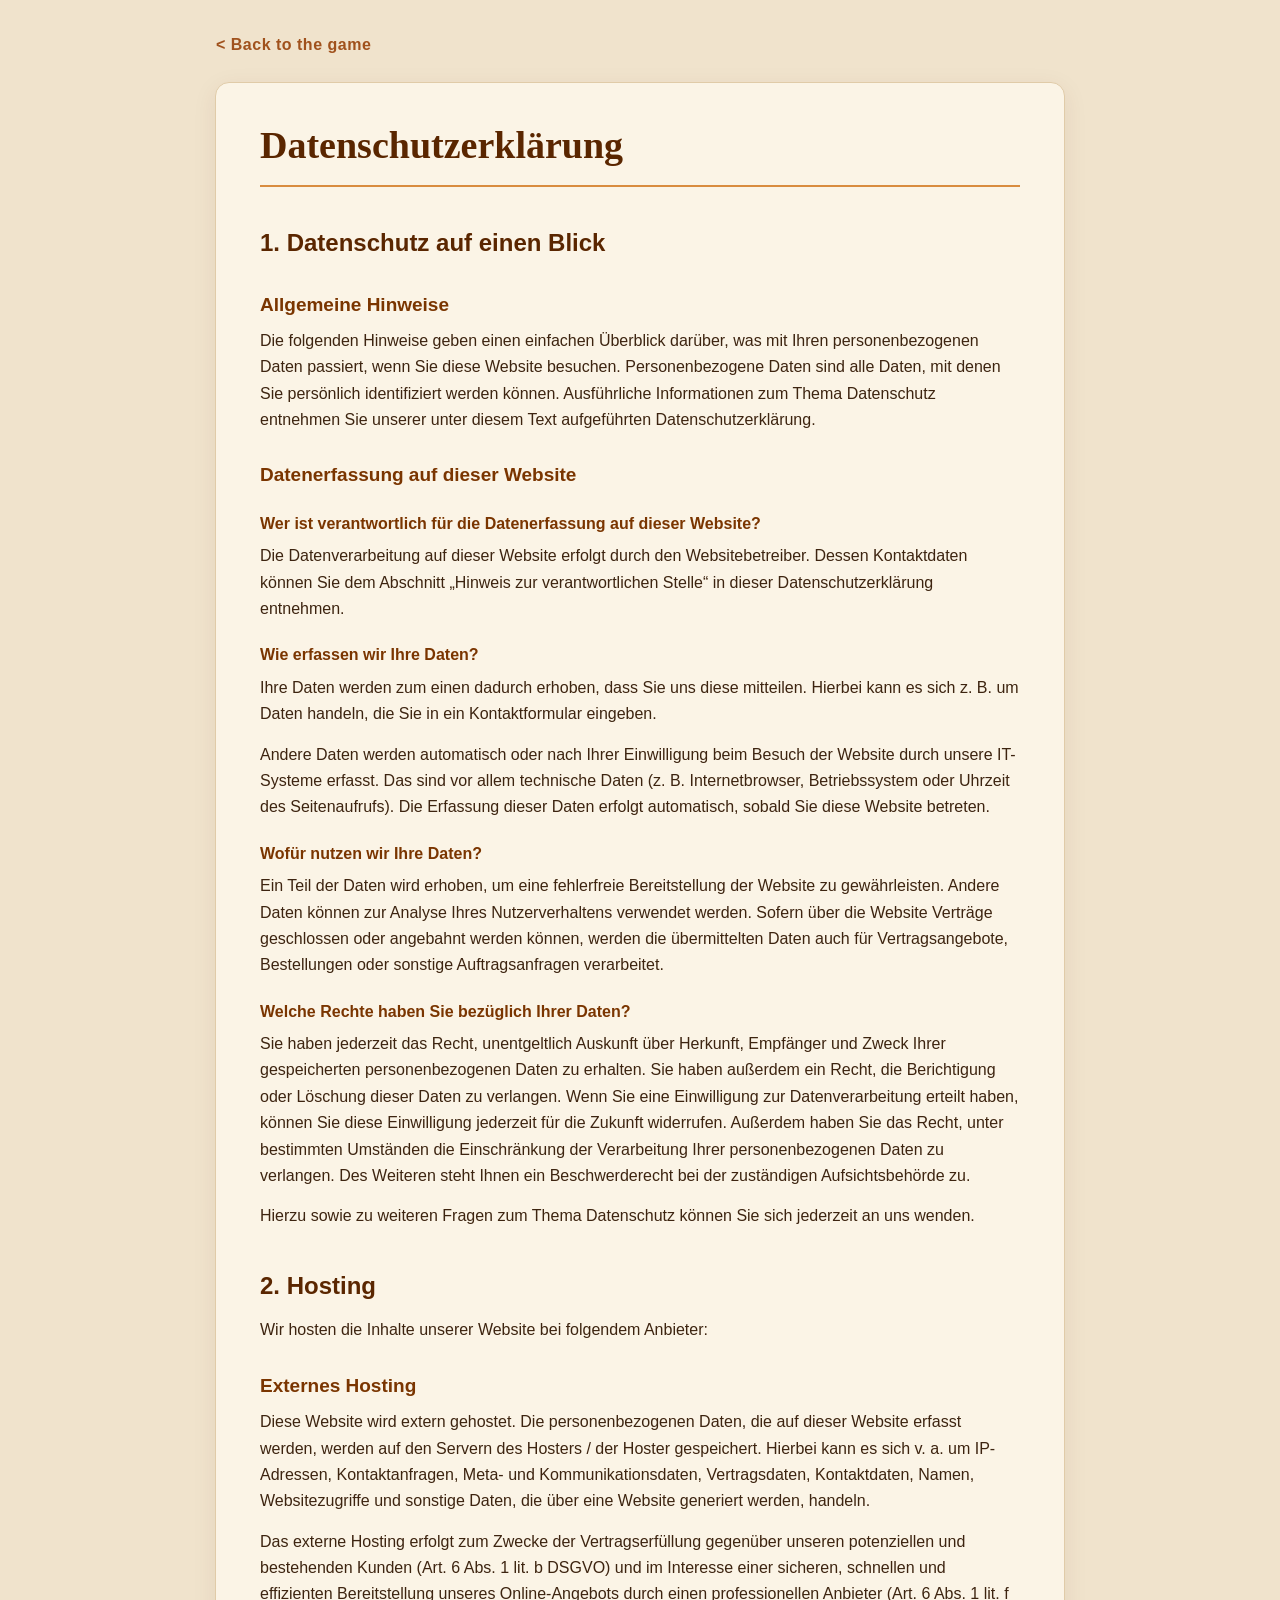
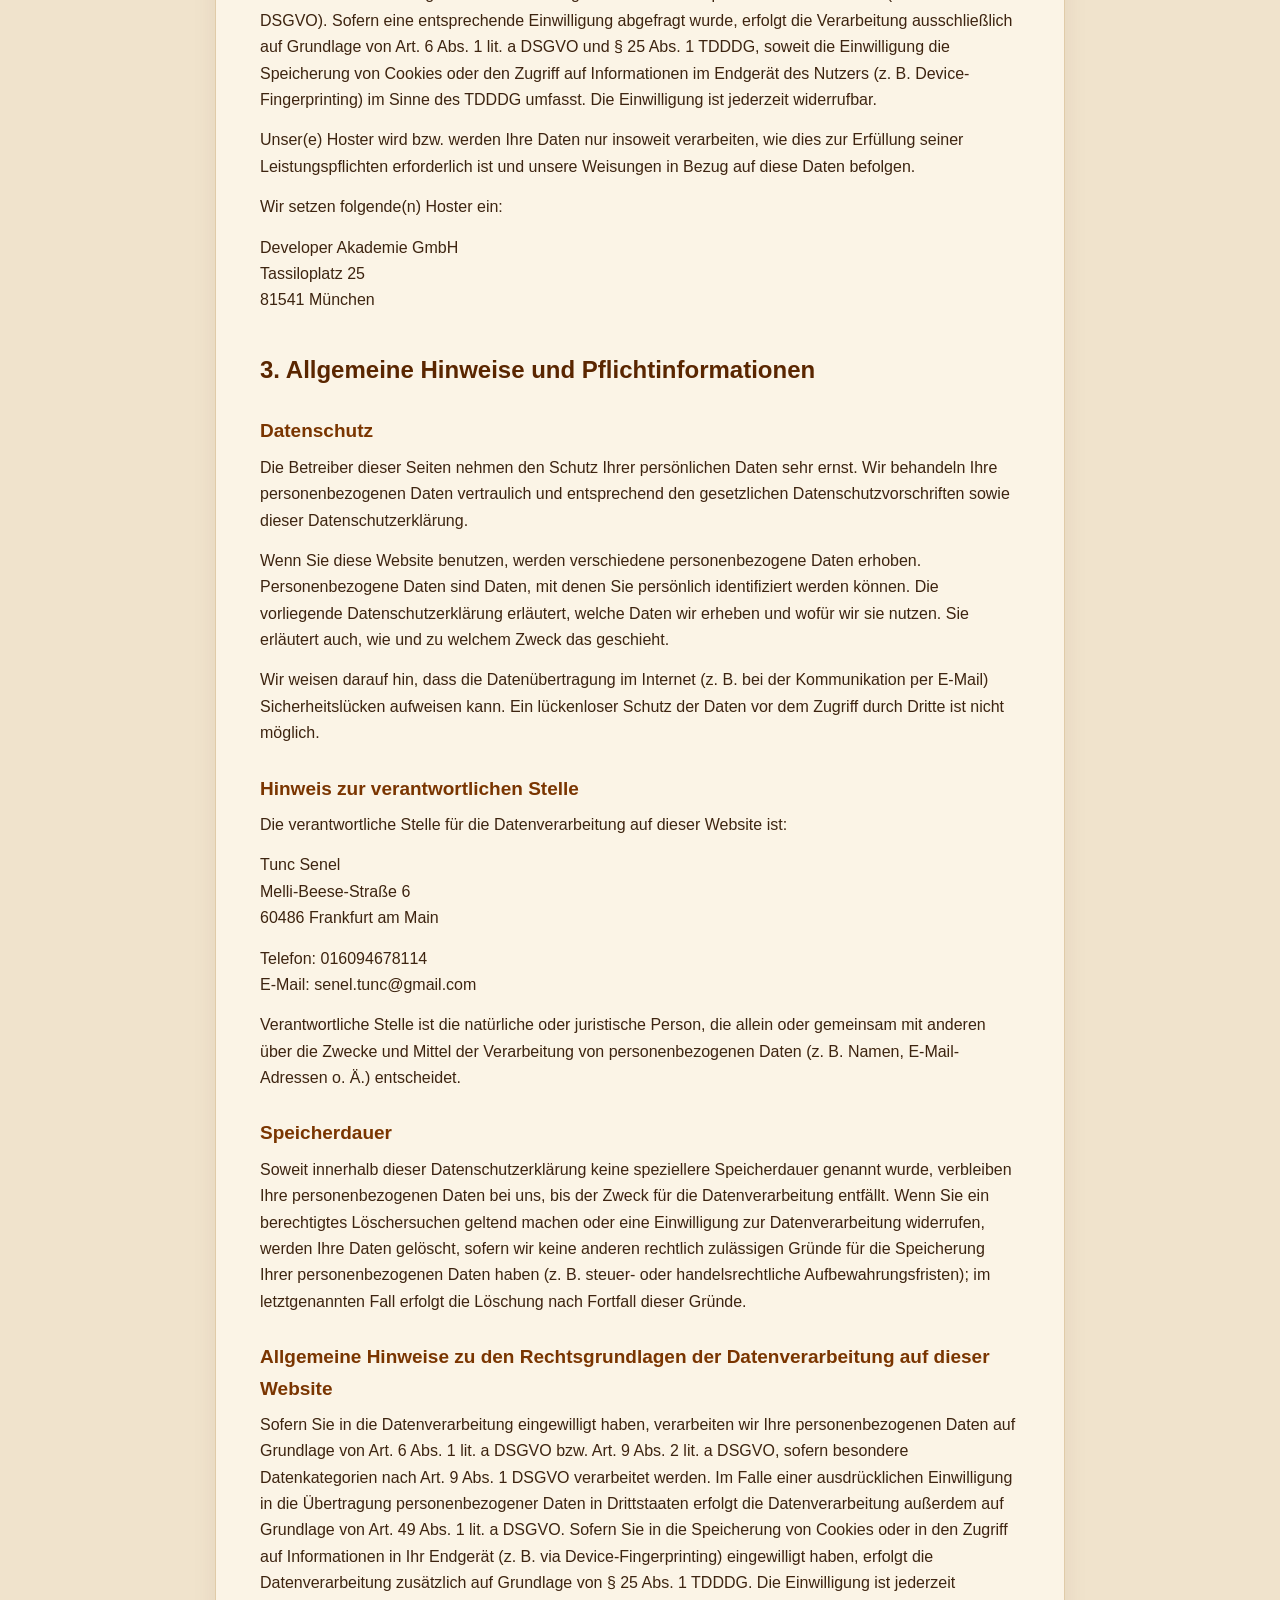
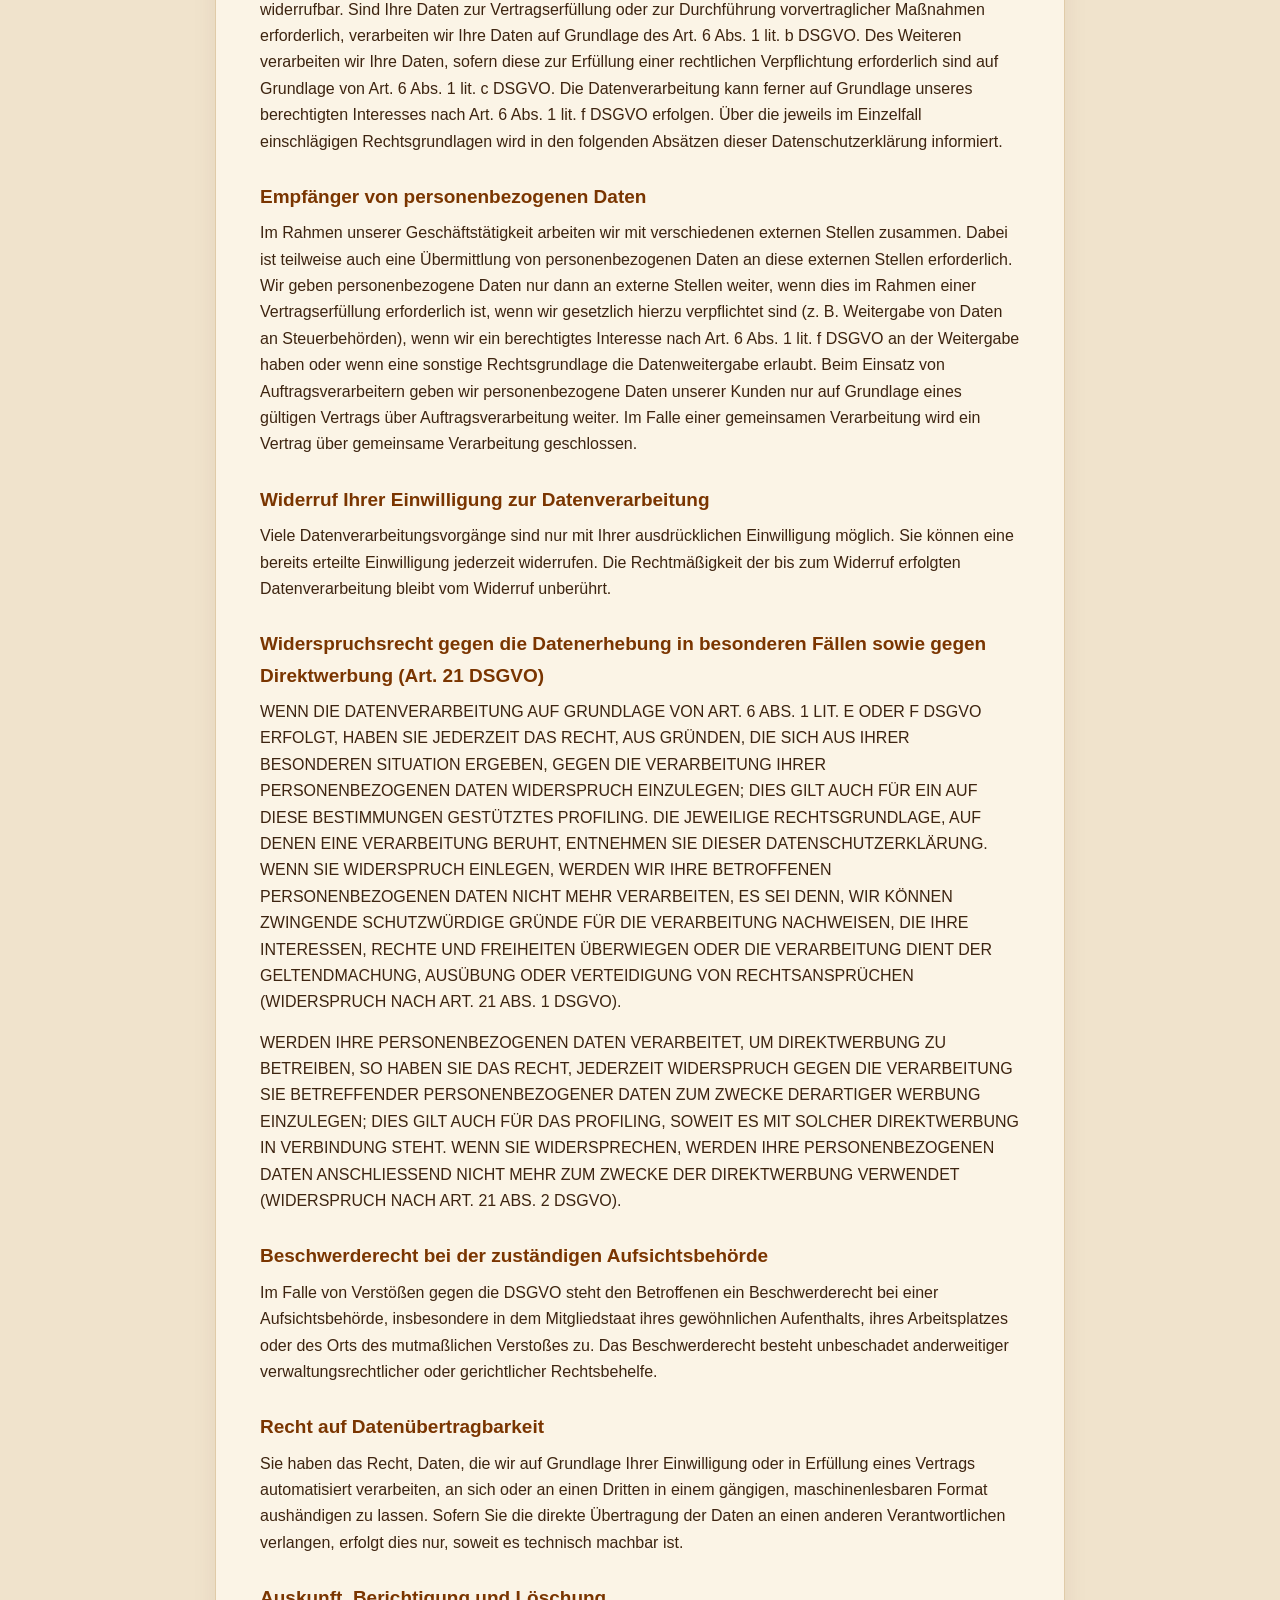
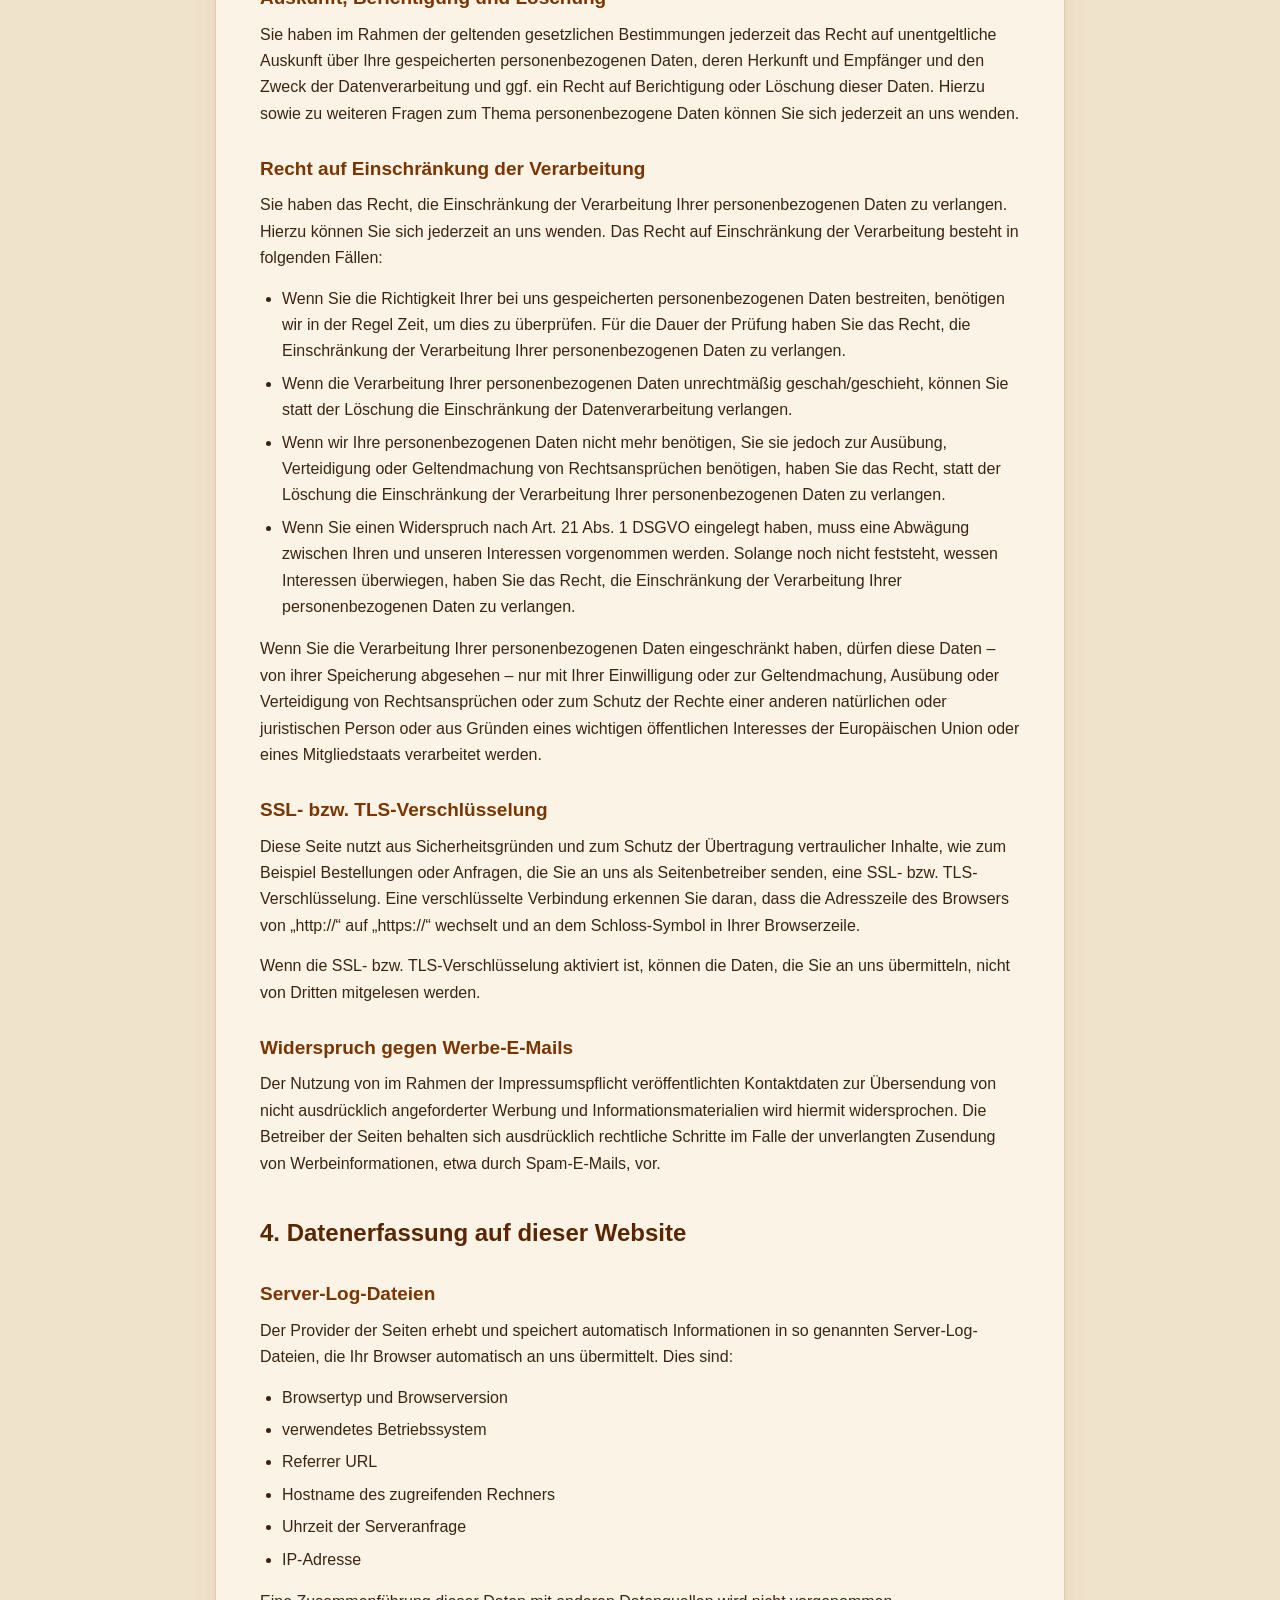
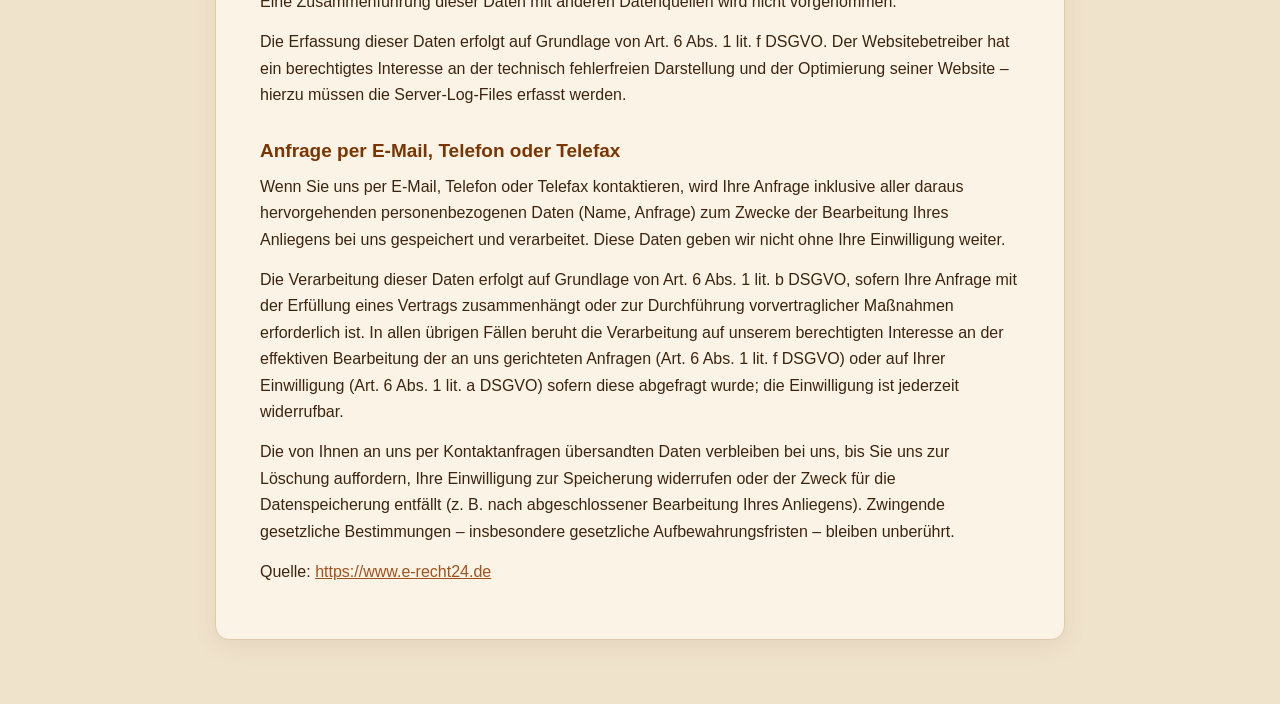
==== commit b52a3002: "style: improve responsive legal page headings" ====
--- a/footerpages/datenschutz.html
+++ b/footerpages/datenschutz.html
@@ -28,7 +28,14 @@
 
         <main class="legal-content">
 
-            <h1>Datenschutzerklärung</h1>
+            <h1 class="desktop-legal-header">Datenschutzerklärung</h1>
+            <h1 class="mobile-legal-header">
+                <span>
+                    Datenschutz-
+                </span>
+                <span>
+                    erklärung
+                </span>
 
         <h2>1. Datenschutz auf einen Blick</h2>
 
--- a/styles/legal.css
+++ b/styles/legal.css
@@ -22,8 +22,8 @@
 
 /* === BACK TO GAME (top) === */
 .legal-back-link {
-    display: inline-block;
-    max-width: 760px;
+    display: block;
+    max-width: 848px;
     margin: 0 auto 24px;
     width: 100%;
     color: #a0521d;
@@ -63,6 +63,10 @@
     font-size: 38px;
     line-height: 1.2;
     color: #5a2600;
+}
+
+.mobile-legal-header {
+    display: none;
 }
 
 .legal-content h2 {
@@ -119,6 +123,15 @@
         padding: 24px 14px 48px;
     }
 
+    .desktop-legal-header {
+        display: none;
+    }
+
+    .mobile-legal-header {
+        display: flex;
+        flex-direction: column;
+    }
+
     .legal-content {
         padding: 26px 22px;
     }
